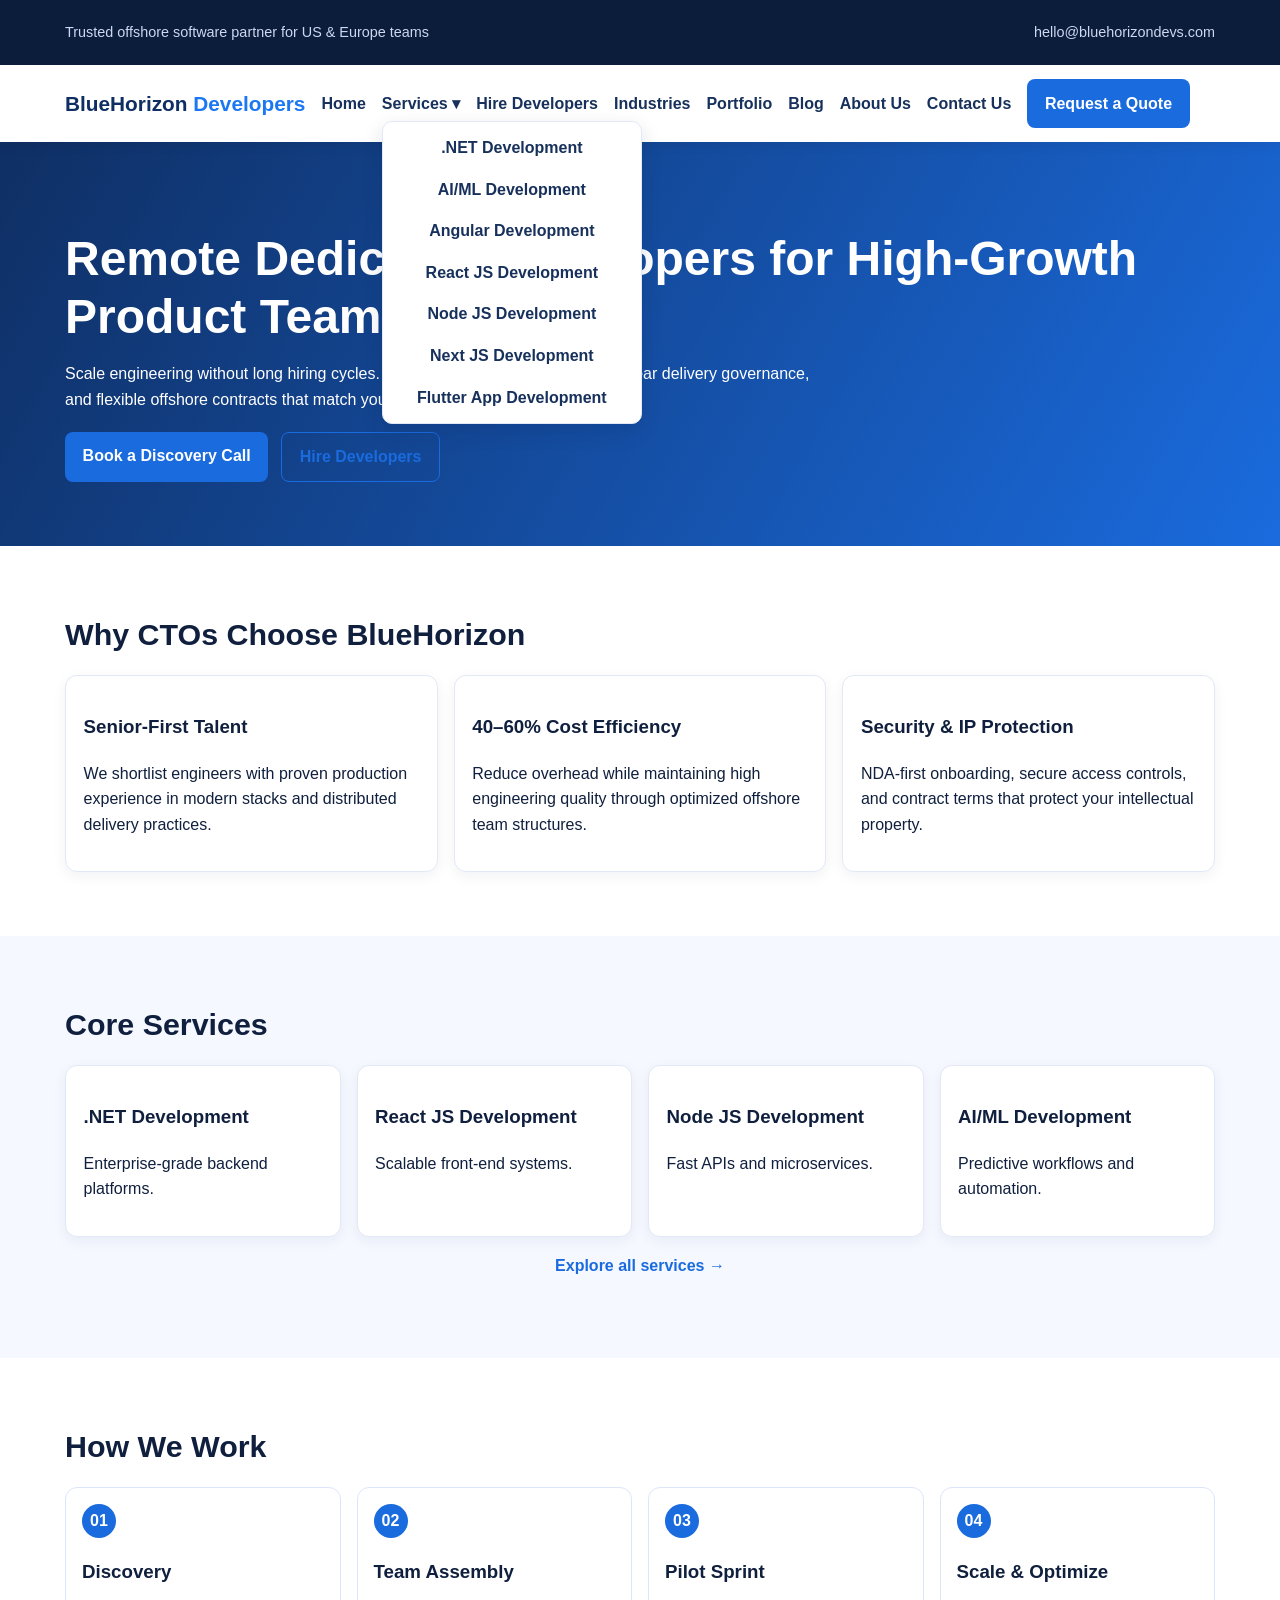
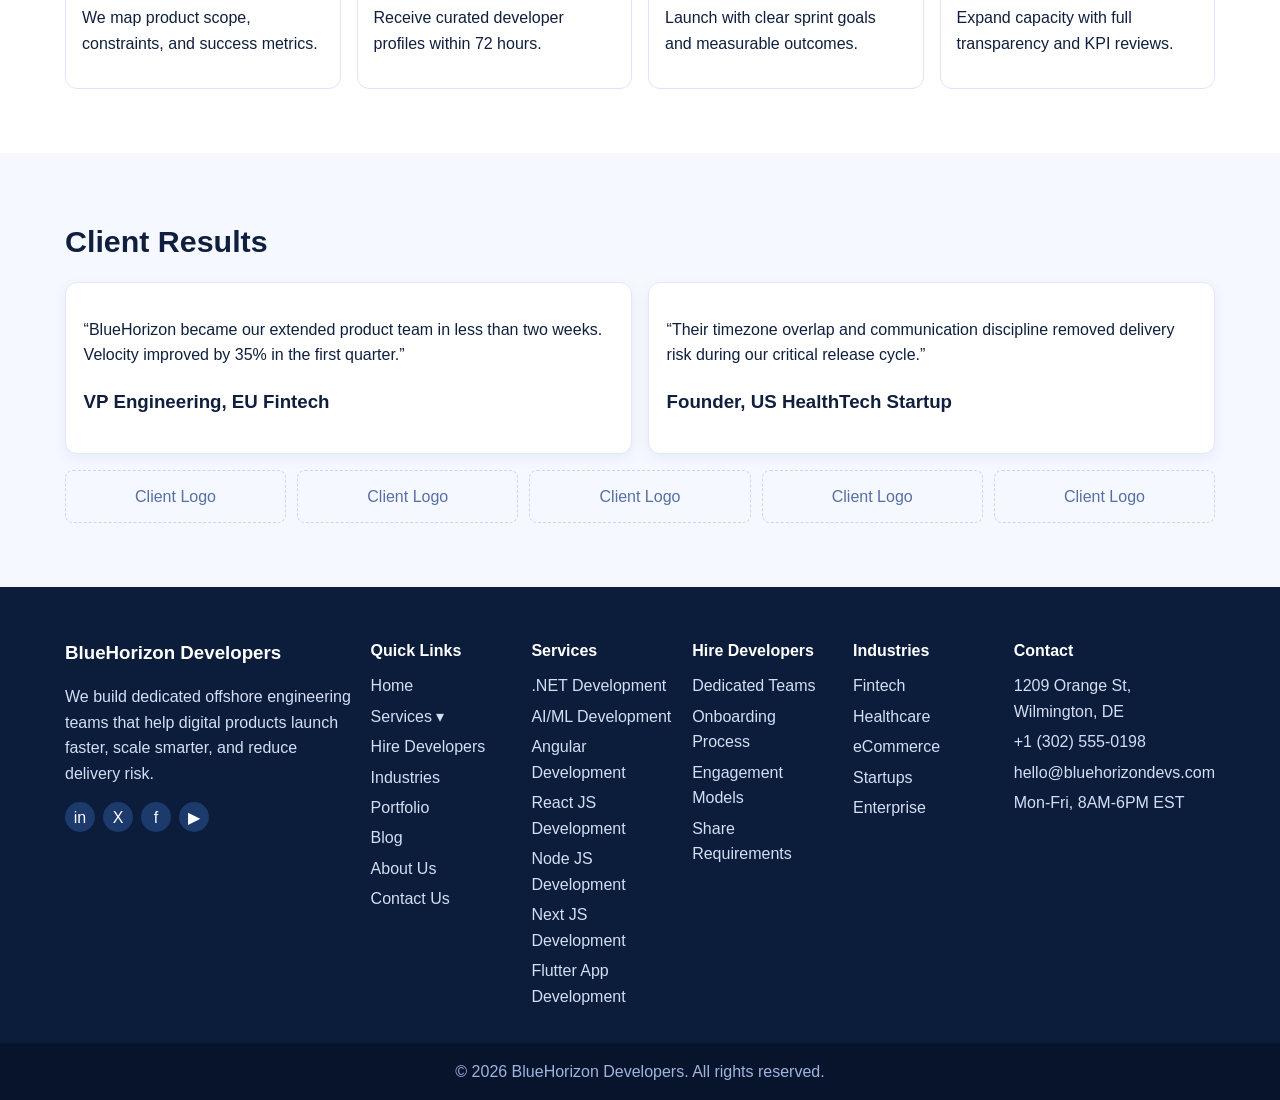
==== index.html @ 42f16ed4 "Build complete multi-page offshore development company website" ====
<!DOCTYPE html>
<html lang="en">
<head>
  <meta charset="UTF-8">
  <meta name="viewport" content="width=device-width, initial-scale=1.0">
  <title>Offshore Software Development Company | BlueHorizon Developers</title>
  <meta name="description" content="BlueHorizon provides remote dedicated developers on contract for startups and enterprises needing reliable delivery, timezone overlap, and secure IP protection.">
  <link rel="stylesheet" href="assets/css/styles.css">
</head>
<body>
<header class="site-header">
  <div class="topbar">
    <div class="container topbar-inner">
      <p>Trusted offshore software partner for US & Europe teams</p>
      <a href="mailto:hello@bluehorizondevs.com">hello@bluehorizondevs.com</a>
    </div>
  </div>
  <div class="container nav-wrap">
    <a class="logo" href="index.html">BlueHorizon <span>Developers</span></a>
    <button class="menu-toggle" aria-label="Toggle navigation">☰</button>
    <nav class="main-nav">
      <ul><li><a href="index.html">Home</a></li>
<li class="has-submenu"><a href="services.html">Services ▾</a><ul class="submenu"><li><a href="dotnet-development.html">.NET Development</a></li><li><a href="ai-ml-development.html">AI/ML Development</a></li><li><a href="angular-development.html">Angular Development</a></li><li><a href="react-js-development.html">React JS Development</a></li><li><a href="node-js-development.html">Node JS Development</a></li><li><a href="next-js-development.html">Next JS Development</a></li><li><a href="flutter-app-development.html">Flutter App Development</a></li></ul></li>
<li><a href="hire-developers.html">Hire Developers</a></li>
<li><a href="industries.html">Industries</a></li>
<li><a href="portfolio.html">Portfolio</a></li>
<li><a href="blog.html">Blog</a></li>
<li><a href="about.html">About Us</a></li>
<li><a href="contact.html">Contact Us</a></li>
        
      </ul>
    </nav>
    <a class="btn btn-primary" href="hire-developers.html">Request a Quote</a>
  </div>
</header>
<main>
  <section class="hero">
    <div class="container">
      <h1>Remote Dedicated Developers for High-Growth Product Teams</h1>
      <p>Scale engineering without long hiring cycles. Access vetted senior developers, clear delivery governance, and flexible offshore contracts that match your roadmap.</p>
      <div class="hero-actions"><a class="btn btn-primary" href="contact.html">Book a Discovery Call</a><a class="btn btn-outline" href="hire-developers.html">Hire Developers</a></div>
    </div>
  </section>
  <section class="section"><div class="container"><h2>Why CTOs Choose BlueHorizon</h2><div class="cards three"><article class="card"><h3>Senior-First Talent</h3><p>We shortlist engineers with proven production experience in modern stacks and distributed delivery practices.</p></article><article class="card"><h3>40–60% Cost Efficiency</h3><p>Reduce overhead while maintaining high engineering quality through optimized offshore team structures.</p></article><article class="card"><h3>Security & IP Protection</h3><p>NDA-first onboarding, secure access controls, and contract terms that protect your intellectual property.</p></article></div></div></section><section class="section alt"><div class="container"><h2>Core Services</h2><div class="cards four"><a class="card" href="dotnet-development.html"><h3>.NET Development</h3><p>Enterprise-grade backend platforms.</p></a><a class="card" href="react-js-development.html"><h3>React JS Development</h3><p>Scalable front-end systems.</p></a><a class="card" href="node-js-development.html"><h3>Node JS Development</h3><p>Fast APIs and microservices.</p></a><a class="card" href="ai-ml-development.html"><h3>AI/ML Development</h3><p>Predictive workflows and automation.</p></a></div><p class="center"><a href="services.html" class="text-link">Explore all services →</a></p></div></section><section class="section"><div class="container"><h2>How We Work</h2><div class="steps"><div><span>01</span><h3>Discovery</h3><p>We map product scope, constraints, and success metrics.</p></div><div><span>02</span><h3>Team Assembly</h3><p>Receive curated developer profiles within 72 hours.</p></div><div><span>03</span><h3>Pilot Sprint</h3><p>Launch with clear sprint goals and measurable outcomes.</p></div><div><span>04</span><h3>Scale & Optimize</h3><p>Expand capacity with full transparency and KPI reviews.</p></div></div></div></section><section class="section alt"><div class="container"><h2>Client Results</h2><div class="cards two"><article class="testimonial"><p>“BlueHorizon became our extended product team in less than two weeks. Velocity improved by 35% in the first quarter.”</p><h3>VP Engineering, EU Fintech</h3></article><article class="testimonial"><p>“Their timezone overlap and communication discipline removed delivery risk during our critical release cycle.”</p><h3>Founder, US HealthTech Startup</h3></article></div><div class="logo-row"><span>Client Logo</span><span>Client Logo</span><span>Client Logo</span><span>Client Logo</span><span>Client Logo</span></div></div></section>
  
</main>
<footer class="site-footer">
  <div class="container footer-grid">
    <div>
      <h3>BlueHorizon Developers</h3>
      <p>We build dedicated offshore engineering teams that help digital products launch faster, scale smarter, and reduce delivery risk.</p>
      <div class="socials"><a href="#">in</a><a href="#">X</a><a href="#">f</a><a href="#">▶</a></div>
    </div>
    <div><h4>Quick Links</h4><ul><li><a href="index.html">Home</a></li><li class="has-submenu"><a href="services.html">Services ▾</a><ul class="submenu"><li><a href="dotnet-development.html">.NET Development</a></li><li><a href="ai-ml-development.html">AI/ML Development</a></li><li><a href="angular-development.html">Angular Development</a></li><li><a href="react-js-development.html">React JS Development</a></li><li><a href="node-js-development.html">Node JS Development</a></li><li><a href="next-js-development.html">Next JS Development</a></li><li><a href="flutter-app-development.html">Flutter App Development</a></li></ul></li><li><a href="hire-developers.html">Hire Developers</a></li><li><a href="industries.html">Industries</a></li><li><a href="portfolio.html">Portfolio</a></li><li><a href="blog.html">Blog</a></li><li><a href="about.html">About Us</a></li><li><a href="contact.html">Contact Us</a></li></ul></div>
    <div><h4>Services</h4><ul><li><a href="dotnet-development.html">.NET Development</a></li><li><a href="ai-ml-development.html">AI/ML Development</a></li><li><a href="angular-development.html">Angular Development</a></li><li><a href="react-js-development.html">React JS Development</a></li><li><a href="node-js-development.html">Node JS Development</a></li><li><a href="next-js-development.html">Next JS Development</a></li><li><a href="flutter-app-development.html">Flutter App Development</a></li></ul></div>
    <div><h4>Hire Developers</h4><ul><li><a href="hire-developers.html">Dedicated Teams</a></li><li><a href="hire-developers.html#onboarding">Onboarding Process</a></li><li><a href="hire-developers.html#engagement">Engagement Models</a></li><li><a href="contact.html">Share Requirements</a></li></ul></div>
    <div><h4>Industries</h4><ul><li><a href="industries.html#fintech">Fintech</a></li><li><a href="industries.html#healthcare">Healthcare</a></li><li><a href="industries.html#ecommerce">eCommerce</a></li><li><a href="industries.html#startups">Startups</a></li><li><a href="industries.html#enterprise">Enterprise</a></li></ul></div>
    <div><h4>Contact</h4><ul><li>1209 Orange St, Wilmington, DE</li><li>+1 (302) 555-0198</li><li>hello@bluehorizondevs.com</li><li>Mon-Fri, 8AM-6PM EST</li></ul></div>
  </div>
  <div class="copyright">© 2026 BlueHorizon Developers. All rights reserved.</div>
</footer>
<script src="assets/js/main.js"></script>
</body>
</html>
---- assets/css/styles.css ----
*{box-sizing:border-box}body{margin:0;font-family:Arial,Helvetica,sans-serif;color:#0f1f3d;line-height:1.6;background:#fff}a{text-decoration:none;color:inherit}ul{list-style:none;padding:0;margin:0}.container{width:min(1150px,92%);margin:0 auto}
.topbar{background:#0b1d3a;color:#cdd8f2;font-size:.9rem}.topbar-inner{display:flex;justify-content:space-between;align-items:center;padding:.4rem 0}
.site-header{position:sticky;top:0;z-index:100;background:#fff;box-shadow:0 2px 12px rgba(0,0,0,.08)}.nav-wrap{display:flex;align-items:center;gap:1rem;padding:.9rem 0}.logo{font-weight:800;font-size:1.3rem;color:#0f2f64}.logo span{color:#1b78f2}
.main-nav ul{display:flex;gap:1rem;align-items:center}.main-nav a{font-weight:600;color:#17315c}.has-submenu{position:relative}.submenu{position:absolute;left:0;top:120%;background:#fff;min-width:260px;padding:.8rem;border:1px solid #e2e8f6;border-radius:10px;display:none;flex-direction:column;gap:.6rem;box-shadow:0 8px 20px rgba(10,30,70,.14)}.has-submenu:hover .submenu{display:flex}
.btn{display:inline-block;padding:.72rem 1.1rem;border-radius:8px;font-weight:700}.btn-primary{background:#1a6bde;color:#fff}.btn-outline{border:1px solid #1a6bde;color:#1a6bde}.hero{background:linear-gradient(120deg,#0f2f64,#1a6bde);color:#fff;padding:5.5rem 0 4rem}.hero h1{font-size:clamp(1.8rem,4vw,3rem);line-height:1.2;margin:0 0 .8rem}.hero p{max-width:760px}.hero-actions{display:flex;gap:.8rem;flex-wrap:wrap;margin-top:1.2rem}
.section{padding:4rem 0}.section.alt{background:#f5f8ff}h2{font-size:1.9rem;margin:0 0 1rem}.cards{display:grid;gap:1rem}.cards.two{grid-template-columns:repeat(auto-fit,minmax(250px,1fr))}.cards.three{grid-template-columns:repeat(auto-fit,minmax(220px,1fr))}.cards.four{grid-template-columns:repeat(auto-fit,minmax(190px,1fr))}.card,.testimonial{background:#fff;border:1px solid #e2e8f6;border-radius:12px;padding:1.1rem;box-shadow:0 4px 14px rgba(12,33,70,.06)}
.steps{display:grid;grid-template-columns:repeat(auto-fit,minmax(180px,1fr));gap:1rem}.steps div{background:#fff;border:1px solid #dce5fb;border-radius:12px;padding:1rem}.steps span{display:inline-flex;background:#1a6bde;color:#fff;width:34px;height:34px;border-radius:50%;align-items:center;justify-content:center;font-weight:700}
.tick-list{display:grid;gap:.6rem;padding-left:0}.tick-list li{position:relative;padding-left:1.5rem}.tick-list li:before{content:"✓";position:absolute;left:0;color:#1a6bde;font-weight:700}.center{text-align:center}.text-link{color:#1a6bde;font-weight:700}
.logo-row{display:grid;grid-template-columns:repeat(auto-fit,minmax(120px,1fr));gap:.7rem;margin-top:1rem}.logo-row span{border:1px dashed #c9d6f4;padding:.8rem;text-align:center;border-radius:8px;color:#5770a3}
.faq-grid{display:grid;grid-template-columns:repeat(auto-fit,minmax(240px,1fr));gap:1rem}.faq-item{background:#fff;border:1px solid #dce5fb;border-radius:10px;padding:1rem}
.contact-grid{display:grid;grid-template-columns:1.1fr .9fr;gap:1.2rem}.contact-form{background:#f7faff;border:1px solid #d8e5fe;padding:1rem;border-radius:12px;display:grid;gap:.7rem}.contact-form input,.contact-form textarea{width:100%;padding:.65rem;border:1px solid #c9d9fb;border-radius:8px}.contact-form textarea{min-height:120px}.map-placeholder{margin-top:1rem;border:2px dashed #aac1ef;border-radius:10px;min-height:180px;display:grid;place-items:center;color:#47679e;background:#f8fbff}
.site-footer{background:#0b1d3a;color:#d4def5;padding:3rem 0 0}.footer-grid{display:grid;grid-template-columns:2fr repeat(5,1fr);gap:1rem}.site-footer h3,.site-footer h4{color:#fff;margin:.2rem 0 .6rem}.site-footer li{margin:.3rem 0}.socials{display:flex;gap:.5rem}.socials a{width:30px;height:30px;border-radius:50%;display:grid;place-items:center;background:#1d3a6d;color:#fff}.copyright{text-align:center;margin-top:1.8rem;padding:1rem;background:#08142b;color:#9fb4df}
.menu-toggle{display:none;margin-left:auto;border:none;background:none;font-size:1.4rem}
@media(max-width:980px){.footer-grid{grid-template-columns:repeat(2,1fr)}.contact-grid{grid-template-columns:1fr}.main-nav{display:none;position:absolute;left:4%;right:4%;top:74px;background:#fff;border:1px solid #dce5fb;border-radius:12px;padding:1rem}.main-nav ul{flex-direction:column;align-items:flex-start}.main-nav.active{display:block}.menu-toggle{display:block}.nav-wrap>.btn{display:none}.has-submenu .submenu{position:static;display:flex;box-shadow:none;border:none;padding:.4rem 0}}
@media(max-width:640px){.topbar-inner{flex-direction:column;align-items:flex-start;padding:.5rem 0}.footer-grid{grid-template-columns:1fr}}
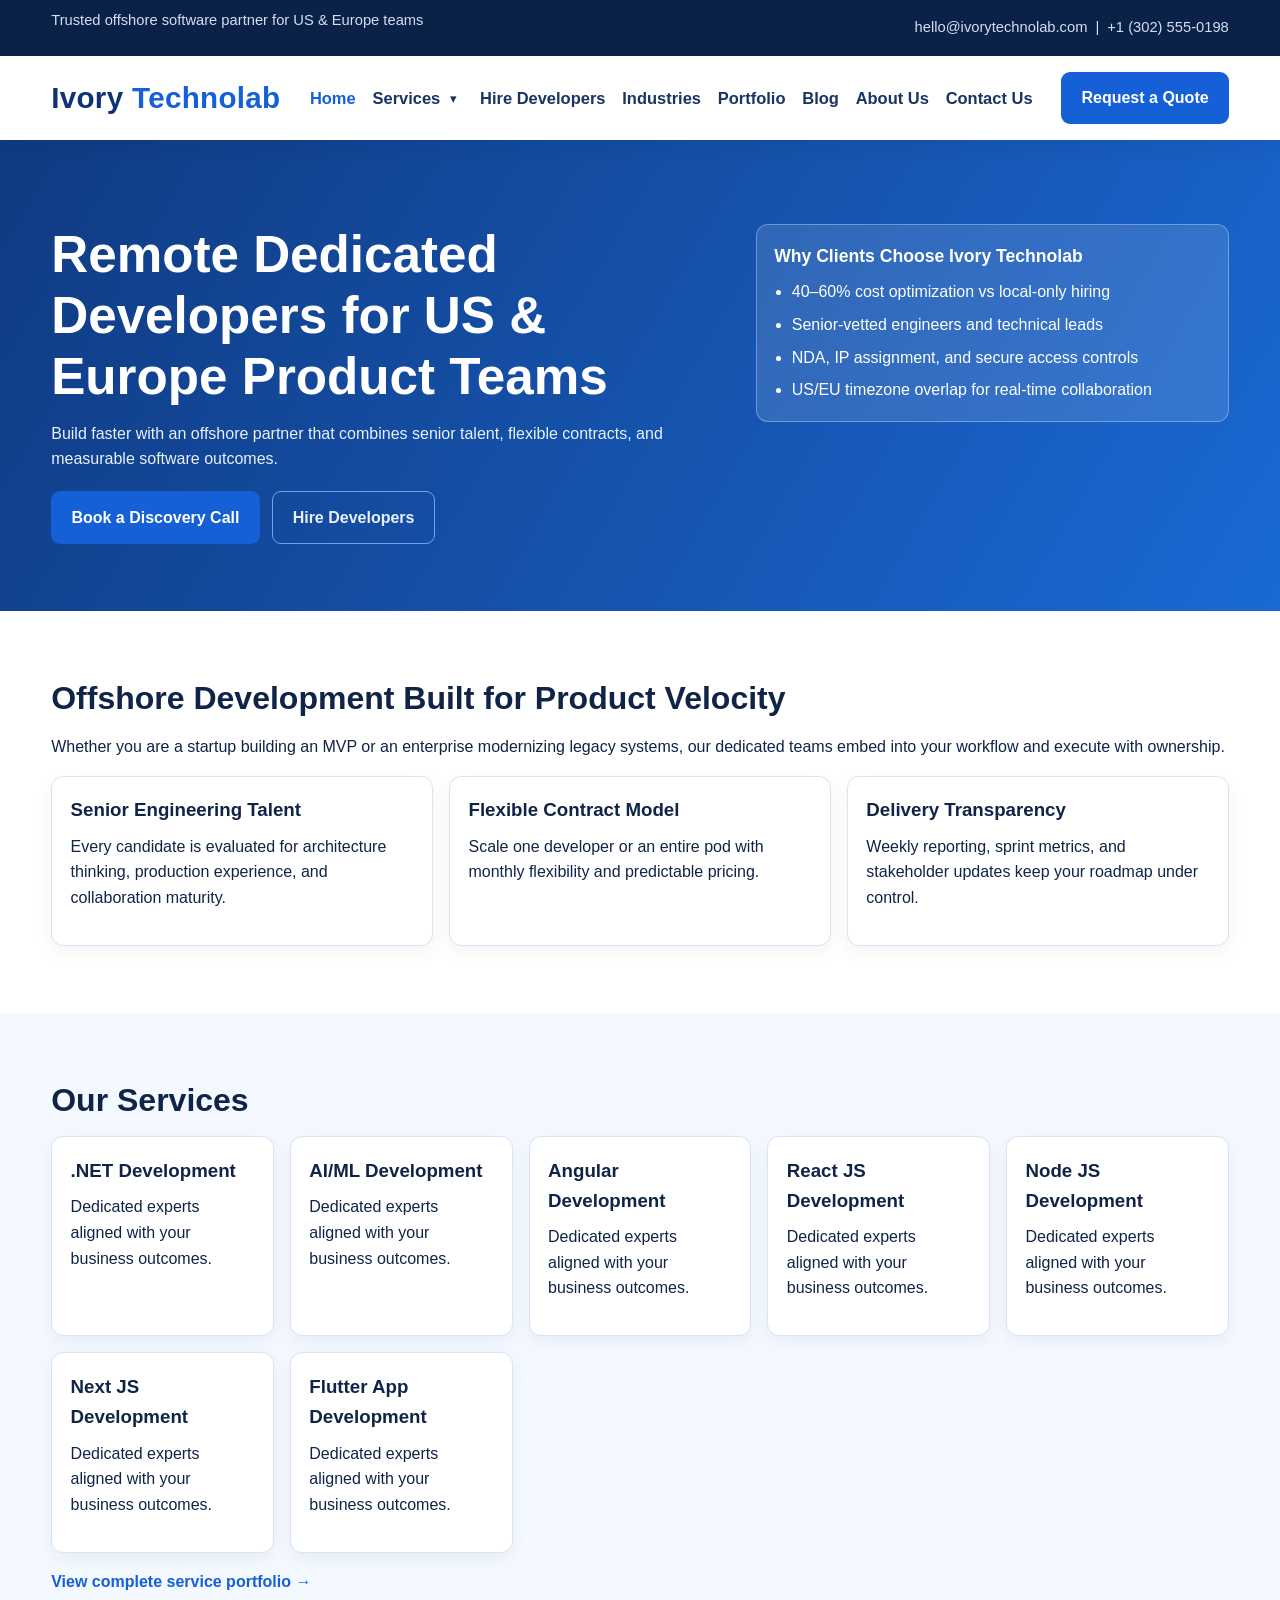
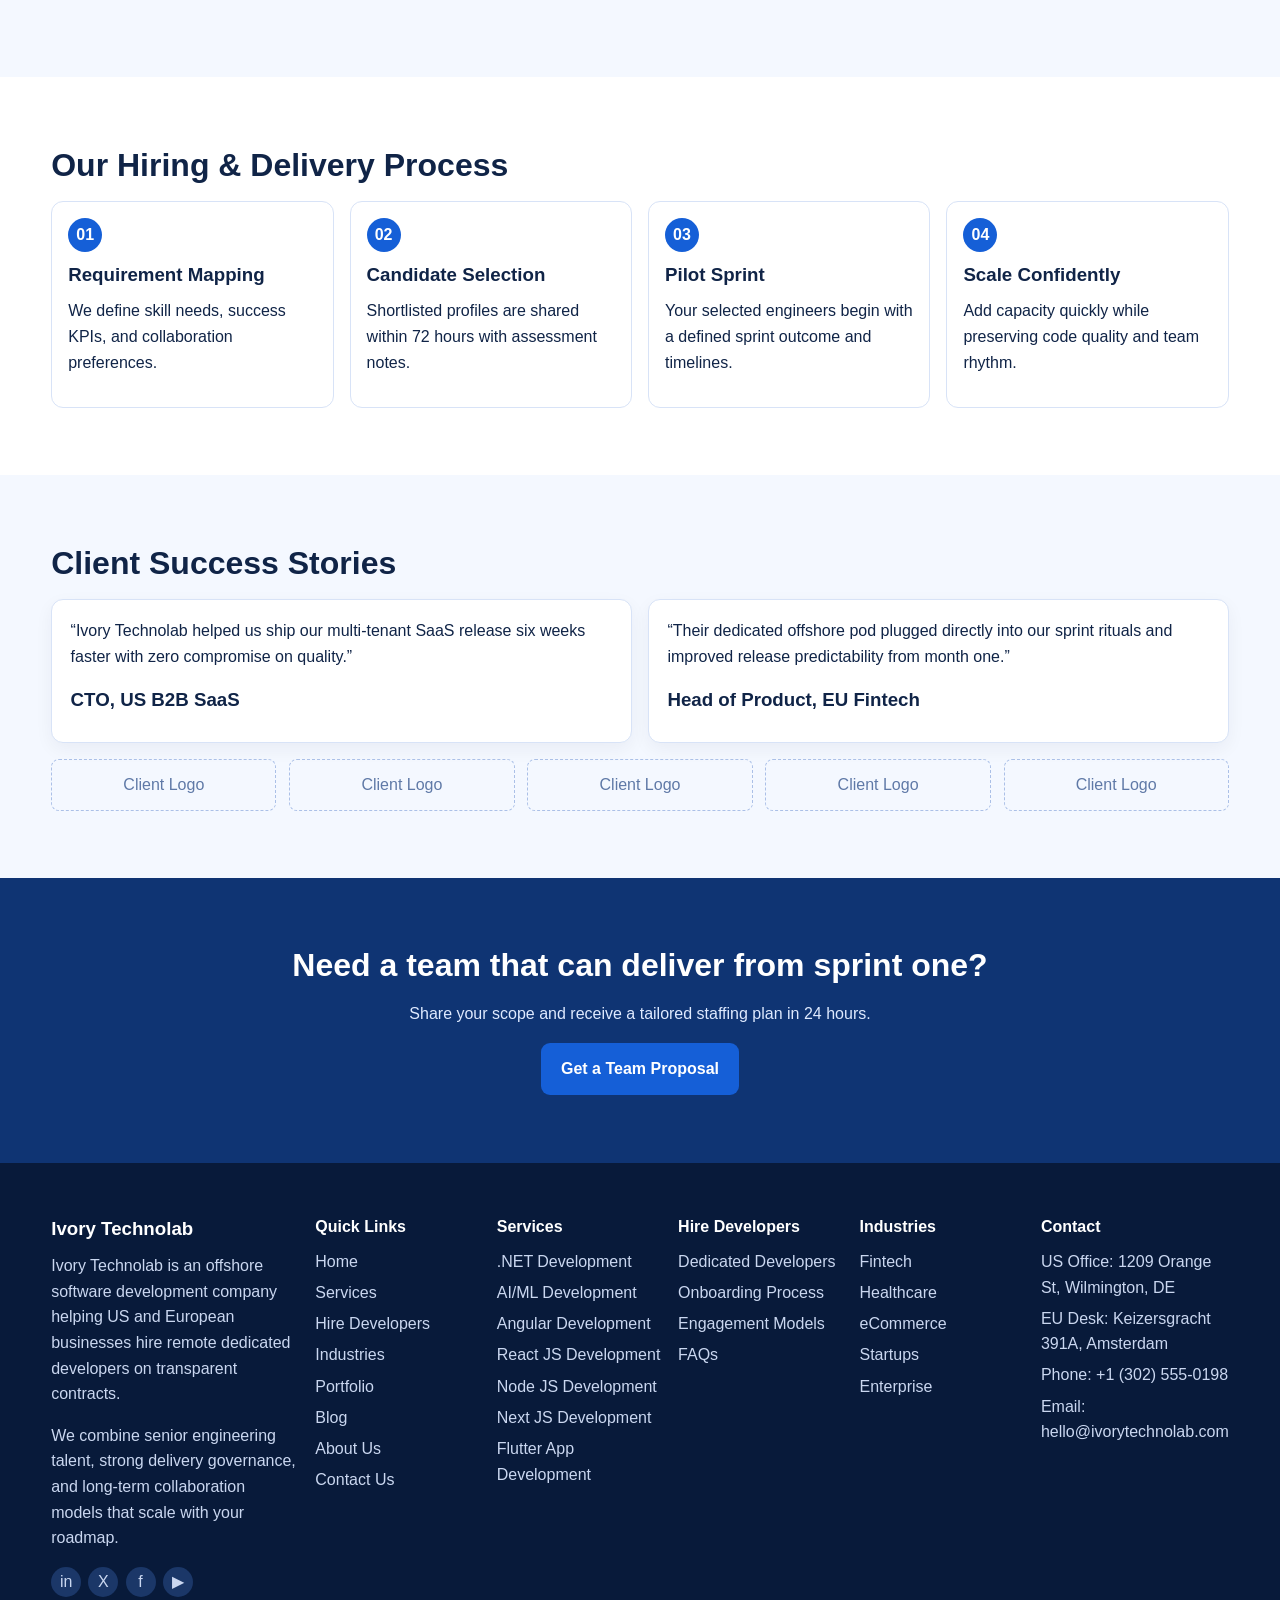
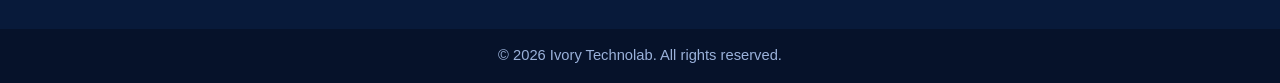
==== commit ec21d270: "Revamp site navigation, expand page content, and rebrand to Ivory Technolab" ====
--- a/index.html
+++ b/index.html
@@ -1,64 +1,87 @@
-<!DOCTYPE html>
+<!doctype html>
 <html lang="en">
 <head>
-  <meta charset="UTF-8">
-  <meta name="viewport" content="width=device-width, initial-scale=1.0">
-  <title>Offshore Software Development Company | BlueHorizon Developers</title>
-  <meta name="description" content="BlueHorizon provides remote dedicated developers on contract for startups and enterprises needing reliable delivery, timezone overlap, and secure IP protection.">
-  <link rel="stylesheet" href="assets/css/styles.css">
+  <meta charset="UTF-8" />
+  <meta name="viewport" content="width=device-width, initial-scale=1.0" />
+  <title>Offshore Software Development Company | Ivory Technolab</title>
+  <meta name="description" content="Ivory Technolab provides remote dedicated developers on contract for US and European companies seeking cost-efficient, secure, and scalable software delivery." />
+  <link rel="stylesheet" href="assets/css/styles.css" />
 </head>
 <body>
-<header class="site-header">
+  <header class="site-header">
   <div class="topbar">
     <div class="container topbar-inner">
       <p>Trusted offshore software partner for US & Europe teams</p>
-      <a href="mailto:hello@bluehorizondevs.com">hello@bluehorizondevs.com</a>
+      <div class="top-contacts"><a href="mailto:hello@ivorytechnolab.com">hello@ivorytechnolab.com</a><span>|</span><a href="tel:+13025550198">+1 (302) 555-0198</a></div>
     </div>
   </div>
-  <div class="container nav-wrap">
-    <a class="logo" href="index.html">BlueHorizon <span>Developers</span></a>
+  <div class="container nav-row">
+    <a href="index.html" class="logo" aria-label="Ivory Technolab Home">Ivory <span>Technolab</span></a>
     <button class="menu-toggle" aria-label="Toggle navigation">☰</button>
-    <nav class="main-nav">
-      <ul><li><a href="index.html">Home</a></li>
-<li class="has-submenu"><a href="services.html">Services ▾</a><ul class="submenu"><li><a href="dotnet-development.html">.NET Development</a></li><li><a href="ai-ml-development.html">AI/ML Development</a></li><li><a href="angular-development.html">Angular Development</a></li><li><a href="react-js-development.html">React JS Development</a></li><li><a href="node-js-development.html">Node JS Development</a></li><li><a href="next-js-development.html">Next JS Development</a></li><li><a href="flutter-app-development.html">Flutter App Development</a></li></ul></li>
-<li><a href="hire-developers.html">Hire Developers</a></li>
-<li><a href="industries.html">Industries</a></li>
-<li><a href="portfolio.html">Portfolio</a></li>
-<li><a href="blog.html">Blog</a></li>
-<li><a href="about.html">About Us</a></li>
-<li><a href="contact.html">Contact Us</a></li>
-        
-      </ul>
+    <nav class="main-nav" aria-label="Primary Navigation">
+      <ul><li><a href="index.html" class="active">Home</a></li><li class="has-dropdown"><a href="services.html">Services</a><button class="dropdown-toggle" aria-label="Open services menu">▾</button><ul class="dropdown"><li><a href="dotnet-development.html">.NET Development</a></li><li><a href="ai-ml-development.html">AI/ML Development</a></li><li><a href="angular-development.html">Angular Development</a></li><li><a href="react-js-development.html">React JS Development</a></li><li><a href="node-js-development.html">Node JS Development</a></li><li><a href="next-js-development.html">Next JS Development</a></li><li><a href="flutter-app-development.html">Flutter App Development</a></li></ul></li><li><a href="hire-developers.html">Hire Developers</a></li><li><a href="industries.html">Industries</a></li><li><a href="portfolio.html">Portfolio</a></li><li><a href="blog.html">Blog</a></li><li><a href="about.html">About Us</a></li><li><a href="contact.html">Contact Us</a></li></ul>
     </nav>
-    <a class="btn btn-primary" href="hire-developers.html">Request a Quote</a>
+    <a class="btn btn-primary quote-btn" href="hire-developers.html">Request a Quote</a>
   </div>
 </header>
-<main>
-  <section class="hero">
-    <div class="container">
-      <h1>Remote Dedicated Developers for High-Growth Product Teams</h1>
-      <p>Scale engineering without long hiring cycles. Access vetted senior developers, clear delivery governance, and flexible offshore contracts that match your roadmap.</p>
-      <div class="hero-actions"><a class="btn btn-primary" href="contact.html">Book a Discovery Call</a><a class="btn btn-outline" href="hire-developers.html">Hire Developers</a></div>
-    </div>
-  </section>
-  <section class="section"><div class="container"><h2>Why CTOs Choose BlueHorizon</h2><div class="cards three"><article class="card"><h3>Senior-First Talent</h3><p>We shortlist engineers with proven production experience in modern stacks and distributed delivery practices.</p></article><article class="card"><h3>40–60% Cost Efficiency</h3><p>Reduce overhead while maintaining high engineering quality through optimized offshore team structures.</p></article><article class="card"><h3>Security & IP Protection</h3><p>NDA-first onboarding, secure access controls, and contract terms that protect your intellectual property.</p></article></div></div></section><section class="section alt"><div class="container"><h2>Core Services</h2><div class="cards four"><a class="card" href="dotnet-development.html"><h3>.NET Development</h3><p>Enterprise-grade backend platforms.</p></a><a class="card" href="react-js-development.html"><h3>React JS Development</h3><p>Scalable front-end systems.</p></a><a class="card" href="node-js-development.html"><h3>Node JS Development</h3><p>Fast APIs and microservices.</p></a><a class="card" href="ai-ml-development.html"><h3>AI/ML Development</h3><p>Predictive workflows and automation.</p></a></div><p class="center"><a href="services.html" class="text-link">Explore all services →</a></p></div></section><section class="section"><div class="container"><h2>How We Work</h2><div class="steps"><div><span>01</span><h3>Discovery</h3><p>We map product scope, constraints, and success metrics.</p></div><div><span>02</span><h3>Team Assembly</h3><p>Receive curated developer profiles within 72 hours.</p></div><div><span>03</span><h3>Pilot Sprint</h3><p>Launch with clear sprint goals and measurable outcomes.</p></div><div><span>04</span><h3>Scale & Optimize</h3><p>Expand capacity with full transparency and KPI reviews.</p></div></div></div></section><section class="section alt"><div class="container"><h2>Client Results</h2><div class="cards two"><article class="testimonial"><p>“BlueHorizon became our extended product team in less than two weeks. Velocity improved by 35% in the first quarter.”</p><h3>VP Engineering, EU Fintech</h3></article><article class="testimonial"><p>“Their timezone overlap and communication discipline removed delivery risk during our critical release cycle.”</p><h3>Founder, US HealthTech Startup</h3></article></div><div class="logo-row"><span>Client Logo</span><span>Client Logo</span><span>Client Logo</span><span>Client Logo</span><span>Client Logo</span></div></div></section>
-  
-</main>
-<footer class="site-footer">
+  <main>
+    <section class="hero">
+      <div class="container hero-grid">
+        <div>
+          <h1>Remote Dedicated Developers for US & Europe Product Teams</h1>
+          <p>Build faster with an offshore partner that combines senior talent, flexible contracts, and measurable software outcomes.</p>
+          <div class="hero-actions">
+            <a class="btn btn-primary" href="contact.html">Book a Discovery Call</a>
+            <a class="btn btn-outline" href="hire-developers.html">Hire Developers</a>
+          </div>
+        </div>
+        <aside class="hero-panel">
+          <h3>Why Clients Choose Ivory Technolab</h3>
+          <ul>
+            <li>40–60% cost optimization vs local-only hiring</li>
+            <li>Senior-vetted engineers and technical leads</li>
+            <li>NDA, IP assignment, and secure access controls</li>
+            <li>US/EU timezone overlap for real-time collaboration</li>
+          </ul>
+        </aside>
+      </div>
+    </section>
+    <section class="section"><div class="container"><h2>Offshore Development Built for Product Velocity</h2><p>Whether you are a startup building an MVP or an enterprise modernizing legacy systems, our dedicated teams embed into your workflow and execute with ownership.</p><div class="cards three"><article class="card icon-card"><h3>Senior Engineering Talent</h3><p>Every candidate is evaluated for architecture thinking, production experience, and collaboration maturity.</p></article><article class="card icon-card"><h3>Flexible Contract Model</h3><p>Scale one developer or an entire pod with monthly flexibility and predictable pricing.</p></article><article class="card icon-card"><h3>Delivery Transparency</h3><p>Weekly reporting, sprint metrics, and stakeholder updates keep your roadmap under control.</p></article></div></div></section><section class="section alt"><div class="container"><h2>Our Services</h2><div class="cards four"><a class="card" href="dotnet-development.html"><h3>.NET Development</h3><p>Dedicated experts aligned with your business outcomes.</p></a><a class="card" href="ai-ml-development.html"><h3>AI/ML Development</h3><p>Dedicated experts aligned with your business outcomes.</p></a><a class="card" href="angular-development.html"><h3>Angular Development</h3><p>Dedicated experts aligned with your business outcomes.</p></a><a class="card" href="react-js-development.html"><h3>React JS Development</h3><p>Dedicated experts aligned with your business outcomes.</p></a><a class="card" href="node-js-development.html"><h3>Node JS Development</h3><p>Dedicated experts aligned with your business outcomes.</p></a><a class="card" href="next-js-development.html"><h3>Next JS Development</h3><p>Dedicated experts aligned with your business outcomes.</p></a><a class="card" href="flutter-app-development.html"><h3>Flutter App Development</h3><p>Dedicated experts aligned with your business outcomes.</p></a></div><p class="section-link"><a href="services.html">View complete service portfolio →</a></p></div></section><section class="section"><div class="container"><h2>Our Hiring & Delivery Process</h2><div class="steps"><article><span>01</span><h3>Requirement Mapping</h3><p>We define skill needs, success KPIs, and collaboration preferences.</p></article><article><span>02</span><h3>Candidate Selection</h3><p>Shortlisted profiles are shared within 72 hours with assessment notes.</p></article><article><span>03</span><h3>Pilot Sprint</h3><p>Your selected engineers begin with a defined sprint outcome and timelines.</p></article><article><span>04</span><h3>Scale Confidently</h3><p>Add capacity quickly while preserving code quality and team rhythm.</p></article></div></div></section><section class="section alt"><div class="container"><h2>Client Success Stories</h2><div class="cards two"><article class="testimonial"><p>“Ivory Technolab helped us ship our multi-tenant SaaS release six weeks faster with zero compromise on quality.”</p><h3>CTO, US B2B SaaS</h3></article><article class="testimonial"><p>“Their dedicated offshore pod plugged directly into our sprint rituals and improved release predictability from month one.”</p><h3>Head of Product, EU Fintech</h3></article></div><div class="logo-row"><span>Client Logo</span><span>Client Logo</span><span>Client Logo</span><span>Client Logo</span><span>Client Logo</span></div></div></section>
+    
+    <section class="section cta-strip"><div class="container"><h2>Need a team that can deliver from sprint one?</h2><p>Share your scope and receive a tailored staffing plan in 24 hours.</p><a class="btn btn-primary" href="contact.html">Get a Team Proposal</a></div></section>
+  </main>
+  <footer class="site-footer">
   <div class="container footer-grid">
-    <div>
-      <h3>BlueHorizon Developers</h3>
-      <p>We build dedicated offshore engineering teams that help digital products launch faster, scale smarter, and reduce delivery risk.</p>
-      <div class="socials"><a href="#">in</a><a href="#">X</a><a href="#">f</a><a href="#">▶</a></div>
-    </div>
-    <div><h4>Quick Links</h4><ul><li><a href="index.html">Home</a></li><li class="has-submenu"><a href="services.html">Services ▾</a><ul class="submenu"><li><a href="dotnet-development.html">.NET Development</a></li><li><a href="ai-ml-development.html">AI/ML Development</a></li><li><a href="angular-development.html">Angular Development</a></li><li><a href="react-js-development.html">React JS Development</a></li><li><a href="node-js-development.html">Node JS Development</a></li><li><a href="next-js-development.html">Next JS Development</a></li><li><a href="flutter-app-development.html">Flutter App Development</a></li></ul></li><li><a href="hire-developers.html">Hire Developers</a></li><li><a href="industries.html">Industries</a></li><li><a href="portfolio.html">Portfolio</a></li><li><a href="blog.html">Blog</a></li><li><a href="about.html">About Us</a></li><li><a href="contact.html">Contact Us</a></li></ul></div>
-    <div><h4>Services</h4><ul><li><a href="dotnet-development.html">.NET Development</a></li><li><a href="ai-ml-development.html">AI/ML Development</a></li><li><a href="angular-development.html">Angular Development</a></li><li><a href="react-js-development.html">React JS Development</a></li><li><a href="node-js-development.html">Node JS Development</a></li><li><a href="next-js-development.html">Next JS Development</a></li><li><a href="flutter-app-development.html">Flutter App Development</a></li></ul></div>
-    <div><h4>Hire Developers</h4><ul><li><a href="hire-developers.html">Dedicated Teams</a></li><li><a href="hire-developers.html#onboarding">Onboarding Process</a></li><li><a href="hire-developers.html#engagement">Engagement Models</a></li><li><a href="contact.html">Share Requirements</a></li></ul></div>
-    <div><h4>Industries</h4><ul><li><a href="industries.html#fintech">Fintech</a></li><li><a href="industries.html#healthcare">Healthcare</a></li><li><a href="industries.html#ecommerce">eCommerce</a></li><li><a href="industries.html#startups">Startups</a></li><li><a href="industries.html#enterprise">Enterprise</a></li></ul></div>
-    <div><h4>Contact</h4><ul><li>1209 Orange St, Wilmington, DE</li><li>+1 (302) 555-0198</li><li>hello@bluehorizondevs.com</li><li>Mon-Fri, 8AM-6PM EST</li></ul></div>
+    <section>
+      <h3>Ivory Technolab</h3>
+      <p>Ivory Technolab is an offshore software development company helping US and European businesses hire remote dedicated developers on transparent contracts.</p>
+      <p>We combine senior engineering talent, strong delivery governance, and long-term collaboration models that scale with your roadmap.</p>
+      <div class="socials"><a href="#" aria-label="LinkedIn">in</a><a href="#" aria-label="X">X</a><a href="#" aria-label="Facebook">f</a><a href="#" aria-label="YouTube">▶</a></div>
+    </section>
+    <section><h4>Quick Links</h4><ul><li><a href="index.html">Home</a></li><li><a href="services.html">Services</a></li><li><a href="hire-developers.html">Hire Developers</a></li><li><a href="industries.html">Industries</a></li><li><a href="portfolio.html">Portfolio</a></li><li><a href="blog.html">Blog</a></li><li><a href="about.html">About Us</a></li><li><a href="contact.html">Contact Us</a></li></ul></section>
+    <section><h4>Services</h4><ul><li><a href="dotnet-development.html">.NET Development</a></li><li><a href="ai-ml-development.html">AI/ML Development</a></li><li><a href="angular-development.html">Angular Development</a></li><li><a href="react-js-development.html">React JS Development</a></li><li><a href="node-js-development.html">Node JS Development</a></li><li><a href="next-js-development.html">Next JS Development</a></li><li><a href="flutter-app-development.html">Flutter App Development</a></li></ul></section>
+    <section><h4>Hire Developers</h4><ul>
+      <li><a href="hire-developers.html">Dedicated Developers</a></li>
+      <li><a href="hire-developers.html#onboarding">Onboarding Process</a></li>
+      <li><a href="hire-developers.html#engagement-models">Engagement Models</a></li>
+      <li><a href="hire-developers.html#faq">FAQs</a></li>
+    </ul></section>
+    <section><h4>Industries</h4><ul>
+      <li><a href="industries.html#fintech">Fintech</a></li>
+      <li><a href="industries.html#healthcare">Healthcare</a></li>
+      <li><a href="industries.html#ecommerce">eCommerce</a></li>
+      <li><a href="industries.html#startups">Startups</a></li>
+      <li><a href="industries.html#enterprise">Enterprise</a></li>
+    </ul></section>
+    <section><h4>Contact</h4><ul>
+      <li>US Office: 1209 Orange St, Wilmington, DE</li>
+      <li>EU Desk: Keizersgracht 391A, Amsterdam</li>
+      <li>Phone: +1 (302) 555-0198</li>
+      <li>Email: hello@ivorytechnolab.com</li>
+    </ul></section>
   </div>
-  <div class="copyright">© 2026 BlueHorizon Developers. All rights reserved.</div>
+  <div class="copyright">© 2026 Ivory Technolab. All rights reserved.</div>
 </footer>
-<script src="assets/js/main.js"></script>
+  <script src="assets/js/main.js"></script>
 </body>
 </html>
--- a/assets/css/styles.css
+++ b/assets/css/styles.css
@@ -1,15 +1,120 @@
-*{box-sizing:border-box}body{margin:0;font-family:Arial,Helvetica,sans-serif;color:#0f1f3d;line-height:1.6;background:#fff}a{text-decoration:none;color:inherit}ul{list-style:none;padding:0;margin:0}.container{width:min(1150px,92%);margin:0 auto}
-.topbar{background:#0b1d3a;color:#cdd8f2;font-size:.9rem}.topbar-inner{display:flex;justify-content:space-between;align-items:center;padding:.4rem 0}
-.site-header{position:sticky;top:0;z-index:100;background:#fff;box-shadow:0 2px 12px rgba(0,0,0,.08)}.nav-wrap{display:flex;align-items:center;gap:1rem;padding:.9rem 0}.logo{font-weight:800;font-size:1.3rem;color:#0f2f64}.logo span{color:#1b78f2}
-.main-nav ul{display:flex;gap:1rem;align-items:center}.main-nav a{font-weight:600;color:#17315c}.has-submenu{position:relative}.submenu{position:absolute;left:0;top:120%;background:#fff;min-width:260px;padding:.8rem;border:1px solid #e2e8f6;border-radius:10px;display:none;flex-direction:column;gap:.6rem;box-shadow:0 8px 20px rgba(10,30,70,.14)}.has-submenu:hover .submenu{display:flex}
-.btn{display:inline-block;padding:.72rem 1.1rem;border-radius:8px;font-weight:700}.btn-primary{background:#1a6bde;color:#fff}.btn-outline{border:1px solid #1a6bde;color:#1a6bde}.hero{background:linear-gradient(120deg,#0f2f64,#1a6bde);color:#fff;padding:5.5rem 0 4rem}.hero h1{font-size:clamp(1.8rem,4vw,3rem);line-height:1.2;margin:0 0 .8rem}.hero p{max-width:760px}.hero-actions{display:flex;gap:.8rem;flex-wrap:wrap;margin-top:1.2rem}
-.section{padding:4rem 0}.section.alt{background:#f5f8ff}h2{font-size:1.9rem;margin:0 0 1rem}.cards{display:grid;gap:1rem}.cards.two{grid-template-columns:repeat(auto-fit,minmax(250px,1fr))}.cards.three{grid-template-columns:repeat(auto-fit,minmax(220px,1fr))}.cards.four{grid-template-columns:repeat(auto-fit,minmax(190px,1fr))}.card,.testimonial{background:#fff;border:1px solid #e2e8f6;border-radius:12px;padding:1.1rem;box-shadow:0 4px 14px rgba(12,33,70,.06)}
-.steps{display:grid;grid-template-columns:repeat(auto-fit,minmax(180px,1fr));gap:1rem}.steps div{background:#fff;border:1px solid #dce5fb;border-radius:12px;padding:1rem}.steps span{display:inline-flex;background:#1a6bde;color:#fff;width:34px;height:34px;border-radius:50%;align-items:center;justify-content:center;font-weight:700}
-.tick-list{display:grid;gap:.6rem;padding-left:0}.tick-list li{position:relative;padding-left:1.5rem}.tick-list li:before{content:"✓";position:absolute;left:0;color:#1a6bde;font-weight:700}.center{text-align:center}.text-link{color:#1a6bde;font-weight:700}
-.logo-row{display:grid;grid-template-columns:repeat(auto-fit,minmax(120px,1fr));gap:.7rem;margin-top:1rem}.logo-row span{border:1px dashed #c9d6f4;padding:.8rem;text-align:center;border-radius:8px;color:#5770a3}
-.faq-grid{display:grid;grid-template-columns:repeat(auto-fit,minmax(240px,1fr));gap:1rem}.faq-item{background:#fff;border:1px solid #dce5fb;border-radius:10px;padding:1rem}
-.contact-grid{display:grid;grid-template-columns:1.1fr .9fr;gap:1.2rem}.contact-form{background:#f7faff;border:1px solid #d8e5fe;padding:1rem;border-radius:12px;display:grid;gap:.7rem}.contact-form input,.contact-form textarea{width:100%;padding:.65rem;border:1px solid #c9d9fb;border-radius:8px}.contact-form textarea{min-height:120px}.map-placeholder{margin-top:1rem;border:2px dashed #aac1ef;border-radius:10px;min-height:180px;display:grid;place-items:center;color:#47679e;background:#f8fbff}
-.site-footer{background:#0b1d3a;color:#d4def5;padding:3rem 0 0}.footer-grid{display:grid;grid-template-columns:2fr repeat(5,1fr);gap:1rem}.site-footer h3,.site-footer h4{color:#fff;margin:.2rem 0 .6rem}.site-footer li{margin:.3rem 0}.socials{display:flex;gap:.5rem}.socials a{width:30px;height:30px;border-radius:50%;display:grid;place-items:center;background:#1d3a6d;color:#fff}.copyright{text-align:center;margin-top:1.8rem;padding:1rem;background:#08142b;color:#9fb4df}
-.menu-toggle{display:none;margin-left:auto;border:none;background:none;font-size:1.4rem}
-@media(max-width:980px){.footer-grid{grid-template-columns:repeat(2,1fr)}.contact-grid{grid-template-columns:1fr}.main-nav{display:none;position:absolute;left:4%;right:4%;top:74px;background:#fff;border:1px solid #dce5fb;border-radius:12px;padding:1rem}.main-nav ul{flex-direction:column;align-items:flex-start}.main-nav.active{display:block}.menu-toggle{display:block}.nav-wrap>.btn{display:none}.has-submenu .submenu{position:static;display:flex;box-shadow:none;border:none;padding:.4rem 0}}
-@media(max-width:640px){.topbar-inner{flex-direction:column;align-items:flex-start;padding:.5rem 0}.footer-grid{grid-template-columns:1fr}}
+
+:root {
+  --primary: #155fd7;
+  --primary-dark: #0f3473;
+  --ink: #102447;
+  --muted: #5f7397;
+  --bg-alt: #f4f8ff;
+  --white: #ffffff;
+  --border: #d8e3f7;
+}
+* { box-sizing: border-box; }
+body { margin: 0; font-family: Inter, Segoe UI, Arial, sans-serif; color: var(--ink); line-height: 1.6; }
+a { color: inherit; text-decoration: none; }
+ul { list-style: none; margin: 0; padding: 0; }
+.container { width: min(1180px, 92%); margin: 0 auto; }
+
+.topbar { background: #0a2148; color: #d4def3; font-size: .92rem; }
+.topbar-inner { display: flex; justify-content: space-between; gap: 1rem; align-items: center; padding: .55rem 0; }
+.top-contacts { display: flex; gap: .5rem; align-items: center; }
+
+.site-header { position: sticky; top: 0; z-index: 100; background: var(--white); box-shadow: 0 4px 20px rgba(7, 20, 44, .08); }
+.nav-row { display: flex; align-items: center; gap: 1.2rem; padding: 1rem 0; }
+.logo { font-size: 1.85rem; font-weight: 800; color: var(--primary-dark); letter-spacing: .3px; min-width: 230px; }
+.logo span { color: var(--primary); }
+.main-nav { flex: 1; }
+.main-nav > ul { display: flex; align-items: center; gap: 1.05rem; justify-content: center; }
+.main-nav a { font-weight: 650; font-size: 1.03rem; color: #173463; }
+.main-nav a.active { color: var(--primary); }
+
+.has-dropdown { position: relative; display: flex; align-items: center; gap: .25rem; }
+.dropdown-toggle { border: 0; background: transparent; color: #173463; cursor: pointer; font-size: .8rem; }
+.dropdown { position: absolute; top: 130%; left: 0; min-width: 290px; background: var(--white); border: 1px solid var(--border); border-radius: 12px; padding: .7rem; display: none; box-shadow: 0 14px 32px rgba(11, 30, 74, .16); }
+.dropdown li a { display: block; padding: .52rem .5rem; border-radius: 8px; }
+.dropdown li a:hover { background: #edf4ff; color: var(--primary); }
+.has-dropdown:hover .dropdown { display: block; }
+
+.btn { display: inline-flex; align-items: center; justify-content: center; padding: .78rem 1.2rem; border-radius: 9px; font-weight: 700; border: 1px solid transparent; cursor: pointer; }
+.btn-primary { background: var(--primary); color: #fff; }
+.btn-outline { border-color: #71a2f0; color: #e8f0ff; background: transparent; }
+.quote-btn { white-space: nowrap; }
+
+.hero { background: linear-gradient(120deg, #103a81, #1a69d4); color: #fff; padding: 5.2rem 0 4.2rem; }
+.hero-grid { display: grid; grid-template-columns: 1.3fr .9fr; gap: 1.3rem; align-items: start; }
+.hero h1 { margin: 0 0 .8rem; line-height: 1.2; font-size: clamp(2rem, 4.2vw, 3.2rem); }
+.hero p { max-width: 760px; color: #e9f1ff; }
+.hero-actions { display: flex; flex-wrap: wrap; gap: .8rem; margin-top: 1.2rem; }
+.hero-panel { background: rgba(255,255,255,.12); border: 1px solid rgba(255,255,255,.3); padding: 1.1rem; border-radius: 12px; }
+.hero-panel h3 { margin-top: 0; font-size: 1.1rem; }
+.hero-panel ul { display: grid; gap: .45rem; list-style: disc; padding-left: 1.1rem; }
+
+.section { padding: 4.2rem 0; }
+.section.alt { background: var(--bg-alt); }
+h2 { margin: 0 0 1rem; font-size: clamp(1.55rem, 2.6vw, 2rem); line-height: 1.25; }
+h3 { margin: 0 0 .55rem; }
+h4 { margin: .6rem 0 .35rem; }
+p { margin-top: 0; }
+
+.cards { display: grid; gap: 1rem; }
+.cards.two { grid-template-columns: repeat(auto-fit, minmax(270px, 1fr)); }
+.cards.three { grid-template-columns: repeat(auto-fit, minmax(240px, 1fr)); }
+.cards.four { grid-template-columns: repeat(auto-fit, minmax(210px, 1fr)); }
+.card, .testimonial { background: #fff; border: 1px solid var(--border); border-radius: 12px; padding: 1.15rem; box-shadow: 0 6px 18px rgba(9, 25, 61, .05); }
+.card ul { list-style: disc; padding-left: 1rem; }
+
+.steps { display: grid; gap: 1rem; grid-template-columns: repeat(auto-fit, minmax(220px, 1fr)); }
+.steps article { border: 1px solid var(--border); border-radius: 12px; background: #fff; padding: 1rem; }
+.steps span { width: 34px; height: 34px; display: grid; place-items: center; border-radius: 50%; background: var(--primary); color: #fff; font-weight: 700; margin-bottom: .5rem; }
+
+.tick-list { display: grid; gap: .55rem; }
+.tick-list li { position: relative; padding-left: 1.45rem; }
+.tick-list li::before { content: '✓'; color: var(--primary); position: absolute; left: 0; font-weight: 700; }
+
+.section-link { margin-top: 1rem; font-weight: 700; color: var(--primary); }
+.logo-row { margin-top: 1rem; display: grid; gap: .8rem; grid-template-columns: repeat(auto-fit, minmax(120px, 1fr)); }
+.logo-row span { border: 1px dashed #abc0e7; border-radius: 8px; color: #5f79a7; text-align: center; padding: .75rem; }
+
+.faq-grid { display: grid; gap: 1rem; grid-template-columns: repeat(auto-fit, minmax(260px, 1fr)); }
+.faq-item { background: #fff; border: 1px solid var(--border); border-radius: 10px; padding: 1rem; }
+
+.contact-grid { display: grid; grid-template-columns: 1.1fr .9fr; gap: 1.2rem; }
+.contact-form { background: #f8fbff; border: 1px solid var(--border); border-radius: 12px; padding: 1.1rem; display: grid; gap: .7rem; }
+.contact-form input, .contact-form select, .contact-form textarea { width: 100%; padding: .65rem; border: 1px solid #cad8f4; border-radius: 8px; font: inherit; }
+.contact-form textarea { min-height: 120px; }
+.map-placeholder { border: 2px dashed #afc4ea; background: #f7fbff; min-height: 190px; border-radius: 12px; display: grid; place-items: center; color: #5272a3; }
+
+.cta-strip { background: #0f3473; color: #dfeaff; text-align: center; }
+.cta-strip h2 { color: #fff; }
+
+.site-footer { background: #081a3a; color: #cad7f0; }
+.footer-grid { display: grid; grid-template-columns: 1.5fr repeat(5, 1fr); gap: 1rem; padding: 3rem 0 2rem; }
+.site-footer h3, .site-footer h4 { color: #fff; margin: .2rem 0 .6rem; }
+.site-footer li { margin: .35rem 0; }
+.site-footer a:hover { color: #fff; }
+.socials { display: flex; gap: .45rem; margin-top: .6rem; }
+.socials a { width: 30px; height: 30px; background: #1b3768; border-radius: 50%; display: grid; place-items: center; }
+.copyright { text-align: center; padding: .95rem; background: #06122a; color: #9ab1da; font-size: .92rem; }
+
+.menu-toggle { display: none; background: transparent; border: 0; font-size: 1.55rem; margin-left: auto; }
+
+@media (max-width: 1080px) {
+  .logo { min-width: 180px; font-size: 1.55rem; }
+  .main-nav > ul { gap: .8rem; }
+  .main-nav a { font-size: .96rem; }
+}
+@media (max-width: 980px) {
+  .hero-grid { grid-template-columns: 1fr; }
+  .main-nav { display: none; position: absolute; left: 4%; right: 4%; top: 114px; background: #fff; border: 1px solid var(--border); border-radius: 12px; padding: .9rem; }
+  .main-nav.open { display: block; }
+  .main-nav > ul { flex-direction: column; align-items: flex-start; }
+  .dropdown { position: static; display: block; border: 0; box-shadow: none; padding: .4rem 0 0 .6rem; min-width: auto; }
+  .has-dropdown:hover .dropdown { display: block; }
+  .quote-btn { display: none; }
+  .menu-toggle { display: block; }
+  .footer-grid { grid-template-columns: repeat(2, 1fr); }
+  .contact-grid { grid-template-columns: 1fr; }
+}
+@media (max-width: 640px) {
+  .topbar-inner { flex-direction: column; align-items: flex-start; }
+  .footer-grid { grid-template-columns: 1fr; }
+}
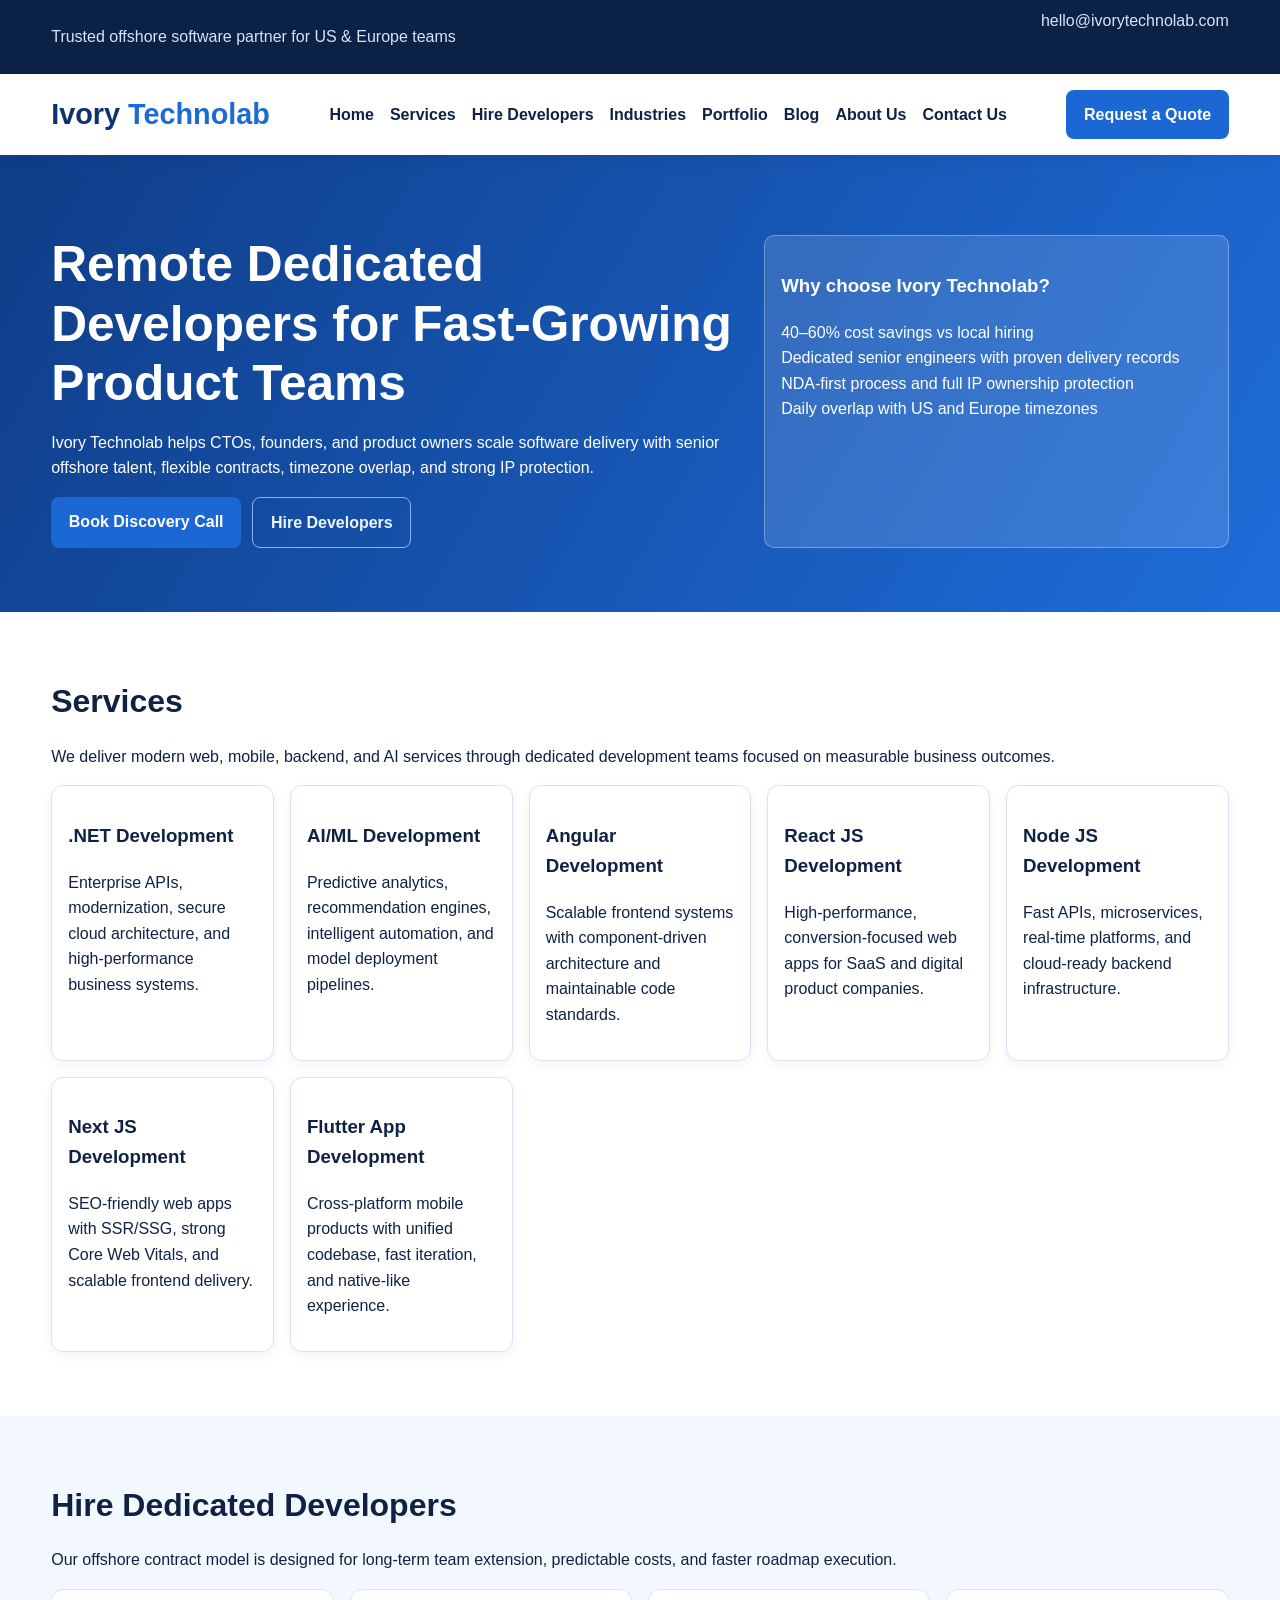
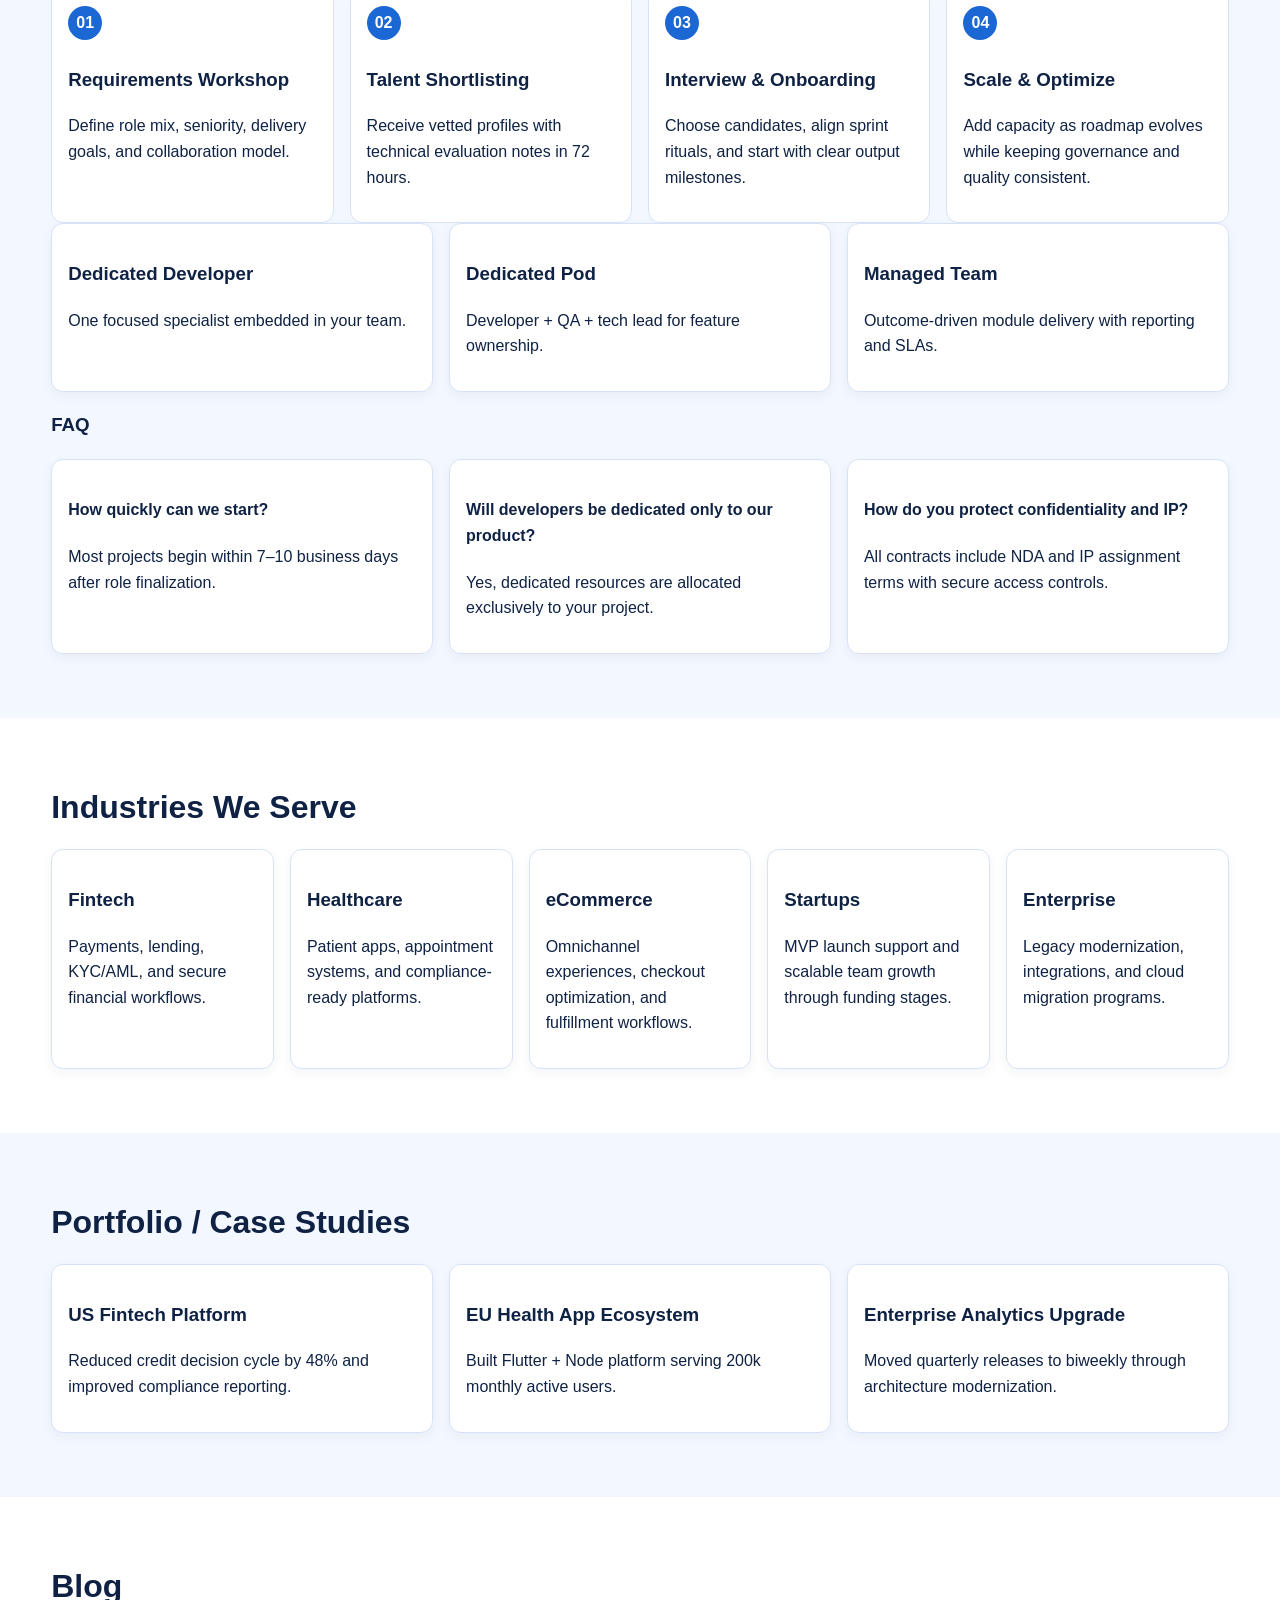
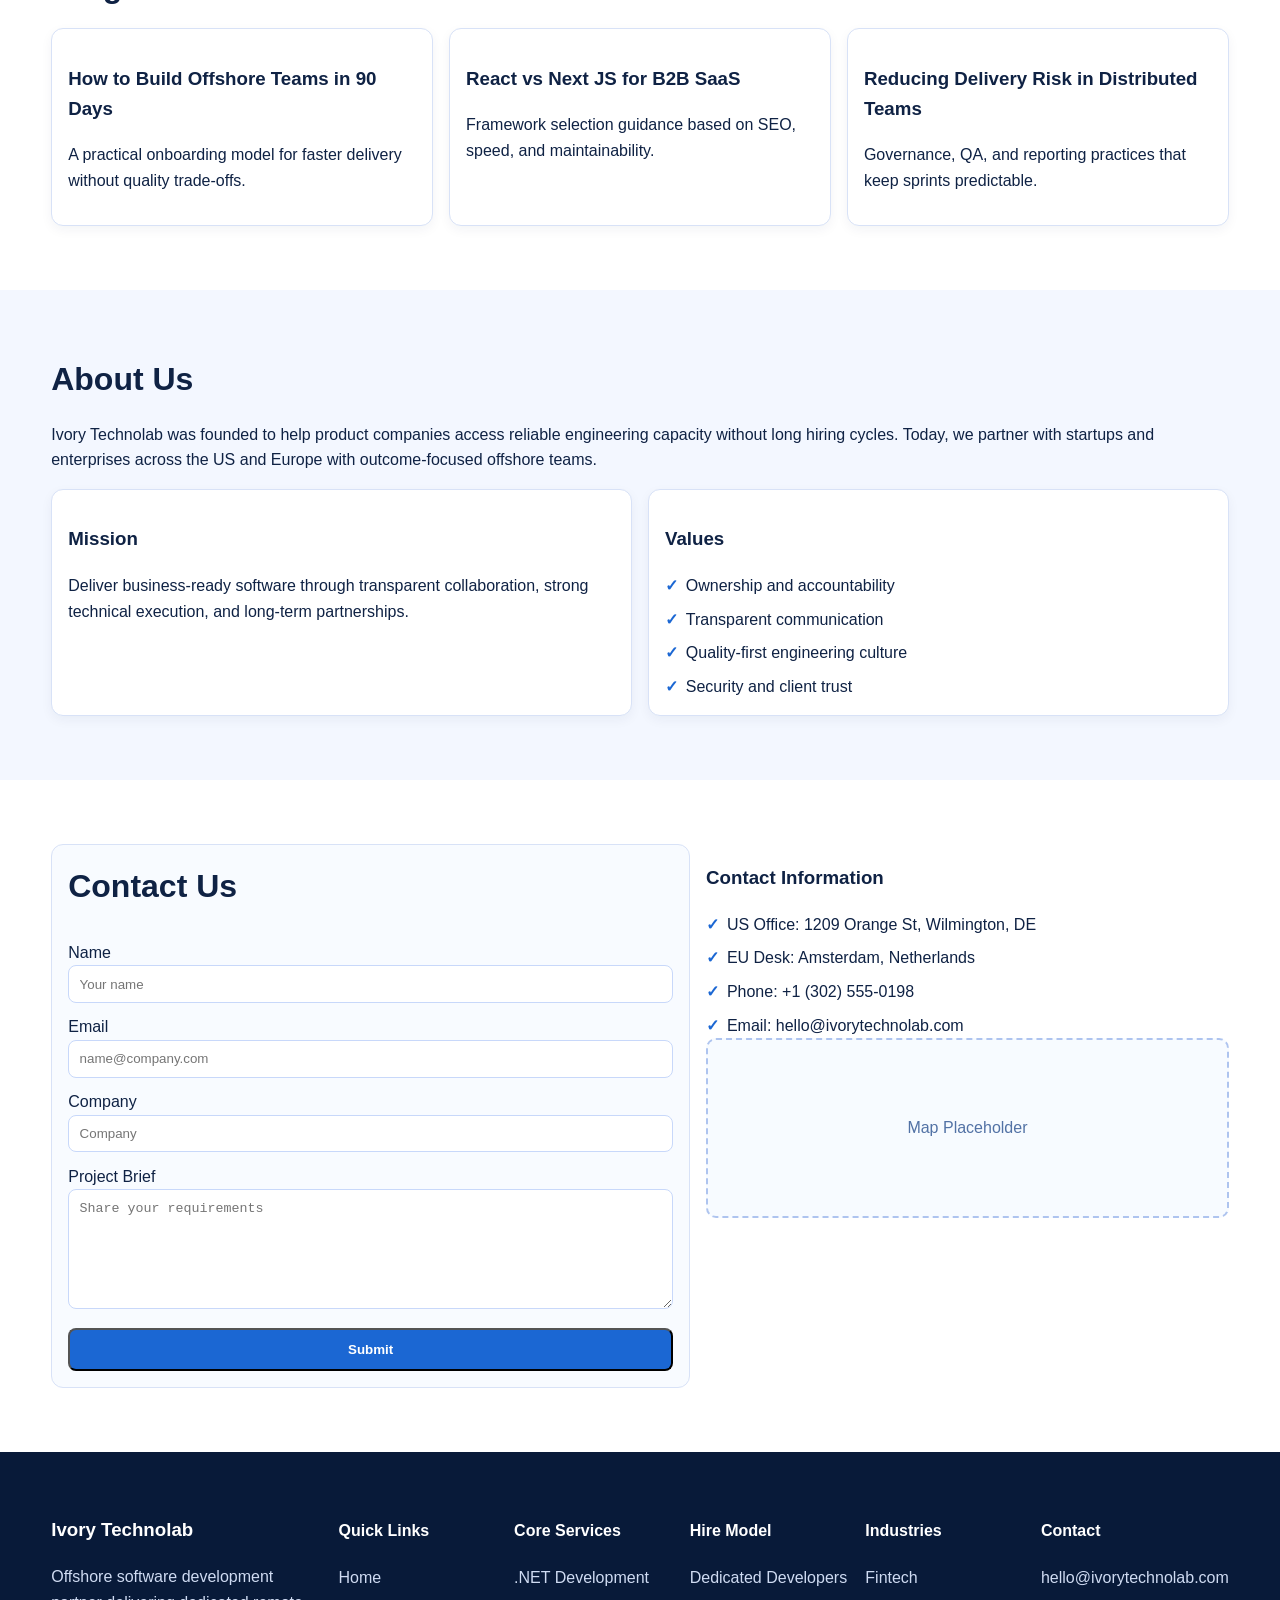
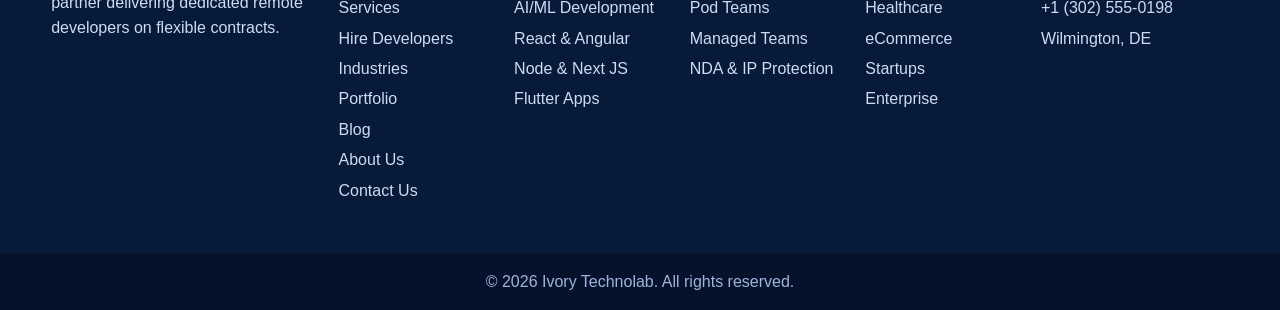
==== commit f839d11c: "Consolidate repository into a single merged Ivory Technolab website file" ====
--- a/index.html
+++ b/index.html
@@ -3,85 +3,58 @@
 <head>
   <meta charset="UTF-8" />
   <meta name="viewport" content="width=device-width, initial-scale=1.0" />
-  <title>Offshore Software Development Company | Ivory Technolab</title>
-  <meta name="description" content="Ivory Technolab provides remote dedicated developers on contract for US and European companies seeking cost-efficient, secure, and scalable software delivery." />
+  <title>Ivory Technolab | Offshore Software Development & Dedicated Remote Developers</title>
+  <meta name="description" content="Ivory Technolab is an offshore software development company offering dedicated remote developers on contract for US and Europe businesses." />
   <link rel="stylesheet" href="assets/css/styles.css" />
 </head>
 <body>
-  <header class="site-header">
-  <div class="topbar">
-    <div class="container topbar-inner">
-      <p>Trusted offshore software partner for US & Europe teams</p>
-      <div class="top-contacts"><a href="mailto:hello@ivorytechnolab.com">hello@ivorytechnolab.com</a><span>|</span><a href="tel:+13025550198">+1 (302) 555-0198</a></div>
-    </div>
-  </div>
+<header class="site-header">
+  <div class="topbar"><div class="container topbar-inner"><p>Trusted offshore software partner for US & Europe teams</p><a href="mailto:hello@ivorytechnolab.com">hello@ivorytechnolab.com</a></div></div>
   <div class="container nav-row">
-    <a href="index.html" class="logo" aria-label="Ivory Technolab Home">Ivory <span>Technolab</span></a>
+    <a href="#home" class="logo">Ivory <span>Technolab</span></a>
     <button class="menu-toggle" aria-label="Toggle navigation">☰</button>
-    <nav class="main-nav" aria-label="Primary Navigation">
-      <ul><li><a href="index.html" class="active">Home</a></li><li class="has-dropdown"><a href="services.html">Services</a><button class="dropdown-toggle" aria-label="Open services menu">▾</button><ul class="dropdown"><li><a href="dotnet-development.html">.NET Development</a></li><li><a href="ai-ml-development.html">AI/ML Development</a></li><li><a href="angular-development.html">Angular Development</a></li><li><a href="react-js-development.html">React JS Development</a></li><li><a href="node-js-development.html">Node JS Development</a></li><li><a href="next-js-development.html">Next JS Development</a></li><li><a href="flutter-app-development.html">Flutter App Development</a></li></ul></li><li><a href="hire-developers.html">Hire Developers</a></li><li><a href="industries.html">Industries</a></li><li><a href="portfolio.html">Portfolio</a></li><li><a href="blog.html">Blog</a></li><li><a href="about.html">About Us</a></li><li><a href="contact.html">Contact Us</a></li></ul>
-    </nav>
-    <a class="btn btn-primary quote-btn" href="hire-developers.html">Request a Quote</a>
+    <nav class="main-nav"><ul>
+      <li><a href="#home">Home</a></li>
+      <li><a href="#services">Services</a></li>
+      <li><a href="#hire-developers">Hire Developers</a></li>
+      <li><a href="#industries">Industries</a></li>
+      <li><a href="#portfolio">Portfolio</a></li>
+      <li><a href="#blog">Blog</a></li>
+      <li><a href="#about">About Us</a></li>
+      <li><a href="#contact">Contact Us</a></li>
+    </ul></nav>
+    <a class="btn btn-primary" href="#contact">Request a Quote</a>
   </div>
 </header>
-  <main>
-    <section class="hero">
-      <div class="container hero-grid">
-        <div>
-          <h1>Remote Dedicated Developers for US & Europe Product Teams</h1>
-          <p>Build faster with an offshore partner that combines senior talent, flexible contracts, and measurable software outcomes.</p>
-          <div class="hero-actions">
-            <a class="btn btn-primary" href="contact.html">Book a Discovery Call</a>
-            <a class="btn btn-outline" href="hire-developers.html">Hire Developers</a>
-          </div>
-        </div>
-        <aside class="hero-panel">
-          <h3>Why Clients Choose Ivory Technolab</h3>
-          <ul>
-            <li>40–60% cost optimization vs local-only hiring</li>
-            <li>Senior-vetted engineers and technical leads</li>
-            <li>NDA, IP assignment, and secure access controls</li>
-            <li>US/EU timezone overlap for real-time collaboration</li>
-          </ul>
-        </aside>
-      </div>
-    </section>
-    <section class="section"><div class="container"><h2>Offshore Development Built for Product Velocity</h2><p>Whether you are a startup building an MVP or an enterprise modernizing legacy systems, our dedicated teams embed into your workflow and execute with ownership.</p><div class="cards three"><article class="card icon-card"><h3>Senior Engineering Talent</h3><p>Every candidate is evaluated for architecture thinking, production experience, and collaboration maturity.</p></article><article class="card icon-card"><h3>Flexible Contract Model</h3><p>Scale one developer or an entire pod with monthly flexibility and predictable pricing.</p></article><article class="card icon-card"><h3>Delivery Transparency</h3><p>Weekly reporting, sprint metrics, and stakeholder updates keep your roadmap under control.</p></article></div></div></section><section class="section alt"><div class="container"><h2>Our Services</h2><div class="cards four"><a class="card" href="dotnet-development.html"><h3>.NET Development</h3><p>Dedicated experts aligned with your business outcomes.</p></a><a class="card" href="ai-ml-development.html"><h3>AI/ML Development</h3><p>Dedicated experts aligned with your business outcomes.</p></a><a class="card" href="angular-development.html"><h3>Angular Development</h3><p>Dedicated experts aligned with your business outcomes.</p></a><a class="card" href="react-js-development.html"><h3>React JS Development</h3><p>Dedicated experts aligned with your business outcomes.</p></a><a class="card" href="node-js-development.html"><h3>Node JS Development</h3><p>Dedicated experts aligned with your business outcomes.</p></a><a class="card" href="next-js-development.html"><h3>Next JS Development</h3><p>Dedicated experts aligned with your business outcomes.</p></a><a class="card" href="flutter-app-development.html"><h3>Flutter App Development</h3><p>Dedicated experts aligned with your business outcomes.</p></a></div><p class="section-link"><a href="services.html">View complete service portfolio →</a></p></div></section><section class="section"><div class="container"><h2>Our Hiring & Delivery Process</h2><div class="steps"><article><span>01</span><h3>Requirement Mapping</h3><p>We define skill needs, success KPIs, and collaboration preferences.</p></article><article><span>02</span><h3>Candidate Selection</h3><p>Shortlisted profiles are shared within 72 hours with assessment notes.</p></article><article><span>03</span><h3>Pilot Sprint</h3><p>Your selected engineers begin with a defined sprint outcome and timelines.</p></article><article><span>04</span><h3>Scale Confidently</h3><p>Add capacity quickly while preserving code quality and team rhythm.</p></article></div></div></section><section class="section alt"><div class="container"><h2>Client Success Stories</h2><div class="cards two"><article class="testimonial"><p>“Ivory Technolab helped us ship our multi-tenant SaaS release six weeks faster with zero compromise on quality.”</p><h3>CTO, US B2B SaaS</h3></article><article class="testimonial"><p>“Their dedicated offshore pod plugged directly into our sprint rituals and improved release predictability from month one.”</p><h3>Head of Product, EU Fintech</h3></article></div><div class="logo-row"><span>Client Logo</span><span>Client Logo</span><span>Client Logo</span><span>Client Logo</span><span>Client Logo</span></div></div></section>
-    
-    <section class="section cta-strip"><div class="container"><h2>Need a team that can deliver from sprint one?</h2><p>Share your scope and receive a tailored staffing plan in 24 hours.</p><a class="btn btn-primary" href="contact.html">Get a Team Proposal</a></div></section>
-  </main>
-  <footer class="site-footer">
-  <div class="container footer-grid">
-    <section>
-      <h3>Ivory Technolab</h3>
-      <p>Ivory Technolab is an offshore software development company helping US and European businesses hire remote dedicated developers on transparent contracts.</p>
-      <p>We combine senior engineering talent, strong delivery governance, and long-term collaboration models that scale with your roadmap.</p>
-      <div class="socials"><a href="#" aria-label="LinkedIn">in</a><a href="#" aria-label="X">X</a><a href="#" aria-label="Facebook">f</a><a href="#" aria-label="YouTube">▶</a></div>
-    </section>
-    <section><h4>Quick Links</h4><ul><li><a href="index.html">Home</a></li><li><a href="services.html">Services</a></li><li><a href="hire-developers.html">Hire Developers</a></li><li><a href="industries.html">Industries</a></li><li><a href="portfolio.html">Portfolio</a></li><li><a href="blog.html">Blog</a></li><li><a href="about.html">About Us</a></li><li><a href="contact.html">Contact Us</a></li></ul></section>
-    <section><h4>Services</h4><ul><li><a href="dotnet-development.html">.NET Development</a></li><li><a href="ai-ml-development.html">AI/ML Development</a></li><li><a href="angular-development.html">Angular Development</a></li><li><a href="react-js-development.html">React JS Development</a></li><li><a href="node-js-development.html">Node JS Development</a></li><li><a href="next-js-development.html">Next JS Development</a></li><li><a href="flutter-app-development.html">Flutter App Development</a></li></ul></section>
-    <section><h4>Hire Developers</h4><ul>
-      <li><a href="hire-developers.html">Dedicated Developers</a></li>
-      <li><a href="hire-developers.html#onboarding">Onboarding Process</a></li>
-      <li><a href="hire-developers.html#engagement-models">Engagement Models</a></li>
-      <li><a href="hire-developers.html#faq">FAQs</a></li>
-    </ul></section>
-    <section><h4>Industries</h4><ul>
-      <li><a href="industries.html#fintech">Fintech</a></li>
-      <li><a href="industries.html#healthcare">Healthcare</a></li>
-      <li><a href="industries.html#ecommerce">eCommerce</a></li>
-      <li><a href="industries.html#startups">Startups</a></li>
-      <li><a href="industries.html#enterprise">Enterprise</a></li>
-    </ul></section>
-    <section><h4>Contact</h4><ul>
-      <li>US Office: 1209 Orange St, Wilmington, DE</li>
-      <li>EU Desk: Keizersgracht 391A, Amsterdam</li>
-      <li>Phone: +1 (302) 555-0198</li>
-      <li>Email: hello@ivorytechnolab.com</li>
-    </ul></section>
-  </div>
-  <div class="copyright">© 2026 Ivory Technolab. All rights reserved.</div>
-</footer>
-  <script src="assets/js/main.js"></script>
+
+<main>
+<section class="hero" id="home"><div class="container hero-grid"><div><h1>Remote Dedicated Developers for Fast-Growing Product Teams</h1><p>Ivory Technolab helps CTOs, founders, and product owners scale software delivery with senior offshore talent, flexible contracts, timezone overlap, and strong IP protection.</p><div class="hero-actions"><a class="btn btn-primary" href="#contact">Book Discovery Call</a><a class="btn btn-outline" href="#hire-developers">Hire Developers</a></div></div><aside class="hero-panel"><h3>Why choose Ivory Technolab?</h3><ul><li>40–60% cost savings vs local hiring</li><li>Dedicated senior engineers with proven delivery records</li><li>NDA-first process and full IP ownership protection</li><li>Daily overlap with US and Europe timezones</li></ul></aside></div></section>
+
+<section class="section" id="services"><div class="container"><h2>Services</h2><p>We deliver modern web, mobile, backend, and AI services through dedicated development teams focused on measurable business outcomes.</p><div class="cards three">
+<article class="card"><h3>.NET Development</h3><p>Enterprise APIs, modernization, secure cloud architecture, and high-performance business systems.</p></article>
+<article class="card"><h3>AI/ML Development</h3><p>Predictive analytics, recommendation engines, intelligent automation, and model deployment pipelines.</p></article>
+<article class="card"><h3>Angular Development</h3><p>Scalable frontend systems with component-driven architecture and maintainable code standards.</p></article>
+<article class="card"><h3>React JS Development</h3><p>High-performance, conversion-focused web apps for SaaS and digital product companies.</p></article>
+<article class="card"><h3>Node JS Development</h3><p>Fast APIs, microservices, real-time platforms, and cloud-ready backend infrastructure.</p></article>
+<article class="card"><h3>Next JS Development</h3><p>SEO-friendly web apps with SSR/SSG, strong Core Web Vitals, and scalable frontend delivery.</p></article>
+<article class="card"><h3>Flutter App Development</h3><p>Cross-platform mobile products with unified codebase, fast iteration, and native-like experience.</p></article>
+</div></div></section>
+
+<section class="section alt" id="hire-developers"><div class="container"><h2>Hire Dedicated Developers</h2><p>Our offshore contract model is designed for long-term team extension, predictable costs, and faster roadmap execution.</p><div class="steps"><article><span>01</span><h3>Requirements Workshop</h3><p>Define role mix, seniority, delivery goals, and collaboration model.</p></article><article><span>02</span><h3>Talent Shortlisting</h3><p>Receive vetted profiles with technical evaluation notes in 72 hours.</p></article><article><span>03</span><h3>Interview & Onboarding</h3><p>Choose candidates, align sprint rituals, and start with clear output milestones.</p></article><article><span>04</span><h3>Scale & Optimize</h3><p>Add capacity as roadmap evolves while keeping governance and quality consistent.</p></article></div><div class="cards three"><article class="card"><h3>Dedicated Developer</h3><p>One focused specialist embedded in your team.</p></article><article class="card"><h3>Dedicated Pod</h3><p>Developer + QA + tech lead for feature ownership.</p></article><article class="card"><h3>Managed Team</h3><p>Outcome-driven module delivery with reporting and SLAs.</p></article></div>
+<h3>FAQ</h3><div class="faq-grid"><article class="faq-item"><h4>How quickly can we start?</h4><p>Most projects begin within 7–10 business days after role finalization.</p></article><article class="faq-item"><h4>Will developers be dedicated only to our product?</h4><p>Yes, dedicated resources are allocated exclusively to your project.</p></article><article class="faq-item"><h4>How do you protect confidentiality and IP?</h4><p>All contracts include NDA and IP assignment terms with secure access controls.</p></article></div></div></section>
+
+<section class="section" id="industries"><div class="container"><h2>Industries We Serve</h2><div class="cards three"><article class="card"><h3>Fintech</h3><p>Payments, lending, KYC/AML, and secure financial workflows.</p></article><article class="card"><h3>Healthcare</h3><p>Patient apps, appointment systems, and compliance-ready platforms.</p></article><article class="card"><h3>eCommerce</h3><p>Omnichannel experiences, checkout optimization, and fulfillment workflows.</p></article><article class="card"><h3>Startups</h3><p>MVP launch support and scalable team growth through funding stages.</p></article><article class="card"><h3>Enterprise</h3><p>Legacy modernization, integrations, and cloud migration programs.</p></article></div></div></section>
+
+<section class="section alt" id="portfolio"><div class="container"><h2>Portfolio / Case Studies</h2><div class="cards three"><article class="card"><h3>US Fintech Platform</h3><p>Reduced credit decision cycle by 48% and improved compliance reporting.</p></article><article class="card"><h3>EU Health App Ecosystem</h3><p>Built Flutter + Node platform serving 200k monthly active users.</p></article><article class="card"><h3>Enterprise Analytics Upgrade</h3><p>Moved quarterly releases to biweekly through architecture modernization.</p></article></div></div></section>
+
+<section class="section" id="blog"><div class="container"><h2>Blog</h2><div class="cards three"><article class="card"><h3>How to Build Offshore Teams in 90 Days</h3><p>A practical onboarding model for faster delivery without quality trade-offs.</p></article><article class="card"><h3>React vs Next JS for B2B SaaS</h3><p>Framework selection guidance based on SEO, speed, and maintainability.</p></article><article class="card"><h3>Reducing Delivery Risk in Distributed Teams</h3><p>Governance, QA, and reporting practices that keep sprints predictable.</p></article></div></div></section>
+
+<section class="section alt" id="about"><div class="container"><h2>About Us</h2><p>Ivory Technolab was founded to help product companies access reliable engineering capacity without long hiring cycles. Today, we partner with startups and enterprises across the US and Europe with outcome-focused offshore teams.</p><div class="cards two"><article class="card"><h3>Mission</h3><p>Deliver business-ready software through transparent collaboration, strong technical execution, and long-term partnerships.</p></article><article class="card"><h3>Values</h3><ul class="tick-list"><li>Ownership and accountability</li><li>Transparent communication</li><li>Quality-first engineering culture</li><li>Security and client trust</li></ul></article></div></div></section>
+
+<section class="section" id="contact"><div class="container contact-grid"><form class="contact-form"><h2>Contact Us</h2><label>Name<input type="text" placeholder="Your name"/></label><label>Email<input type="email" placeholder="name@company.com"/></label><label>Company<input type="text" placeholder="Company"/></label><label>Project Brief<textarea placeholder="Share your requirements"></textarea></label><button class="btn btn-primary" type="button">Submit</button></form><aside><h3>Contact Information</h3><ul class="tick-list"><li>US Office: 1209 Orange St, Wilmington, DE</li><li>EU Desk: Amsterdam, Netherlands</li><li>Phone: +1 (302) 555-0198</li><li>Email: hello@ivorytechnolab.com</li></ul><div class="map-placeholder">Map Placeholder</div></aside></div></section>
+</main>
+
+<footer class="site-footer"><div class="container footer-grid"><section><h3>Ivory Technolab</h3><p>Offshore software development partner delivering dedicated remote developers on flexible contracts.</p></section><section><h4>Quick Links</h4><ul><li><a href="#home">Home</a></li><li><a href="#services">Services</a></li><li><a href="#hire-developers">Hire Developers</a></li><li><a href="#industries">Industries</a></li><li><a href="#portfolio">Portfolio</a></li><li><a href="#blog">Blog</a></li><li><a href="#about">About Us</a></li><li><a href="#contact">Contact Us</a></li></ul></section><section><h4>Core Services</h4><ul><li>.NET Development</li><li>AI/ML Development</li><li>React & Angular</li><li>Node & Next JS</li><li>Flutter Apps</li></ul></section><section><h4>Hire Model</h4><ul><li>Dedicated Developers</li><li>Pod Teams</li><li>Managed Teams</li><li>NDA & IP Protection</li></ul></section><section><h4>Industries</h4><ul><li>Fintech</li><li>Healthcare</li><li>eCommerce</li><li>Startups</li><li>Enterprise</li></ul></section><section><h4>Contact</h4><ul><li>hello@ivorytechnolab.com</li><li>+1 (302) 555-0198</li><li>Wilmington, DE</li></ul></section></div><div class="copyright">© 2026 Ivory Technolab. All rights reserved.</div></footer>
+<script src="assets/js/main.js"></script>
 </body>
-</html>+</html>
--- a/assets/css/styles.css
+++ b/assets/css/styles.css
@@ -1,120 +1,12 @@
 
-:root {
-  --primary: #155fd7;
-  --primary-dark: #0f3473;
-  --ink: #102447;
-  --muted: #5f7397;
-  --bg-alt: #f4f8ff;
-  --white: #ffffff;
-  --border: #d8e3f7;
-}
-* { box-sizing: border-box; }
-body { margin: 0; font-family: Inter, Segoe UI, Arial, sans-serif; color: var(--ink); line-height: 1.6; }
-a { color: inherit; text-decoration: none; }
-ul { list-style: none; margin: 0; padding: 0; }
-.container { width: min(1180px, 92%); margin: 0 auto; }
-
-.topbar { background: #0a2148; color: #d4def3; font-size: .92rem; }
-.topbar-inner { display: flex; justify-content: space-between; gap: 1rem; align-items: center; padding: .55rem 0; }
-.top-contacts { display: flex; gap: .5rem; align-items: center; }
-
-.site-header { position: sticky; top: 0; z-index: 100; background: var(--white); box-shadow: 0 4px 20px rgba(7, 20, 44, .08); }
-.nav-row { display: flex; align-items: center; gap: 1.2rem; padding: 1rem 0; }
-.logo { font-size: 1.85rem; font-weight: 800; color: var(--primary-dark); letter-spacing: .3px; min-width: 230px; }
-.logo span { color: var(--primary); }
-.main-nav { flex: 1; }
-.main-nav > ul { display: flex; align-items: center; gap: 1.05rem; justify-content: center; }
-.main-nav a { font-weight: 650; font-size: 1.03rem; color: #173463; }
-.main-nav a.active { color: var(--primary); }
-
-.has-dropdown { position: relative; display: flex; align-items: center; gap: .25rem; }
-.dropdown-toggle { border: 0; background: transparent; color: #173463; cursor: pointer; font-size: .8rem; }
-.dropdown { position: absolute; top: 130%; left: 0; min-width: 290px; background: var(--white); border: 1px solid var(--border); border-radius: 12px; padding: .7rem; display: none; box-shadow: 0 14px 32px rgba(11, 30, 74, .16); }
-.dropdown li a { display: block; padding: .52rem .5rem; border-radius: 8px; }
-.dropdown li a:hover { background: #edf4ff; color: var(--primary); }
-.has-dropdown:hover .dropdown { display: block; }
-
-.btn { display: inline-flex; align-items: center; justify-content: center; padding: .78rem 1.2rem; border-radius: 9px; font-weight: 700; border: 1px solid transparent; cursor: pointer; }
-.btn-primary { background: var(--primary); color: #fff; }
-.btn-outline { border-color: #71a2f0; color: #e8f0ff; background: transparent; }
-.quote-btn { white-space: nowrap; }
-
-.hero { background: linear-gradient(120deg, #103a81, #1a69d4); color: #fff; padding: 5.2rem 0 4.2rem; }
-.hero-grid { display: grid; grid-template-columns: 1.3fr .9fr; gap: 1.3rem; align-items: start; }
-.hero h1 { margin: 0 0 .8rem; line-height: 1.2; font-size: clamp(2rem, 4.2vw, 3.2rem); }
-.hero p { max-width: 760px; color: #e9f1ff; }
-.hero-actions { display: flex; flex-wrap: wrap; gap: .8rem; margin-top: 1.2rem; }
-.hero-panel { background: rgba(255,255,255,.12); border: 1px solid rgba(255,255,255,.3); padding: 1.1rem; border-radius: 12px; }
-.hero-panel h3 { margin-top: 0; font-size: 1.1rem; }
-.hero-panel ul { display: grid; gap: .45rem; list-style: disc; padding-left: 1.1rem; }
-
-.section { padding: 4.2rem 0; }
-.section.alt { background: var(--bg-alt); }
-h2 { margin: 0 0 1rem; font-size: clamp(1.55rem, 2.6vw, 2rem); line-height: 1.25; }
-h3 { margin: 0 0 .55rem; }
-h4 { margin: .6rem 0 .35rem; }
-p { margin-top: 0; }
-
-.cards { display: grid; gap: 1rem; }
-.cards.two { grid-template-columns: repeat(auto-fit, minmax(270px, 1fr)); }
-.cards.three { grid-template-columns: repeat(auto-fit, minmax(240px, 1fr)); }
-.cards.four { grid-template-columns: repeat(auto-fit, minmax(210px, 1fr)); }
-.card, .testimonial { background: #fff; border: 1px solid var(--border); border-radius: 12px; padding: 1.15rem; box-shadow: 0 6px 18px rgba(9, 25, 61, .05); }
-.card ul { list-style: disc; padding-left: 1rem; }
-
-.steps { display: grid; gap: 1rem; grid-template-columns: repeat(auto-fit, minmax(220px, 1fr)); }
-.steps article { border: 1px solid var(--border); border-radius: 12px; background: #fff; padding: 1rem; }
-.steps span { width: 34px; height: 34px; display: grid; place-items: center; border-radius: 50%; background: var(--primary); color: #fff; font-weight: 700; margin-bottom: .5rem; }
-
-.tick-list { display: grid; gap: .55rem; }
-.tick-list li { position: relative; padding-left: 1.45rem; }
-.tick-list li::before { content: '✓'; color: var(--primary); position: absolute; left: 0; font-weight: 700; }
-
-.section-link { margin-top: 1rem; font-weight: 700; color: var(--primary); }
-.logo-row { margin-top: 1rem; display: grid; gap: .8rem; grid-template-columns: repeat(auto-fit, minmax(120px, 1fr)); }
-.logo-row span { border: 1px dashed #abc0e7; border-radius: 8px; color: #5f79a7; text-align: center; padding: .75rem; }
-
-.faq-grid { display: grid; gap: 1rem; grid-template-columns: repeat(auto-fit, minmax(260px, 1fr)); }
-.faq-item { background: #fff; border: 1px solid var(--border); border-radius: 10px; padding: 1rem; }
-
-.contact-grid { display: grid; grid-template-columns: 1.1fr .9fr; gap: 1.2rem; }
-.contact-form { background: #f8fbff; border: 1px solid var(--border); border-radius: 12px; padding: 1.1rem; display: grid; gap: .7rem; }
-.contact-form input, .contact-form select, .contact-form textarea { width: 100%; padding: .65rem; border: 1px solid #cad8f4; border-radius: 8px; font: inherit; }
-.contact-form textarea { min-height: 120px; }
-.map-placeholder { border: 2px dashed #afc4ea; background: #f7fbff; min-height: 190px; border-radius: 12px; display: grid; place-items: center; color: #5272a3; }
-
-.cta-strip { background: #0f3473; color: #dfeaff; text-align: center; }
-.cta-strip h2 { color: #fff; }
-
-.site-footer { background: #081a3a; color: #cad7f0; }
-.footer-grid { display: grid; grid-template-columns: 1.5fr repeat(5, 1fr); gap: 1rem; padding: 3rem 0 2rem; }
-.site-footer h3, .site-footer h4 { color: #fff; margin: .2rem 0 .6rem; }
-.site-footer li { margin: .35rem 0; }
-.site-footer a:hover { color: #fff; }
-.socials { display: flex; gap: .45rem; margin-top: .6rem; }
-.socials a { width: 30px; height: 30px; background: #1b3768; border-radius: 50%; display: grid; place-items: center; }
-.copyright { text-align: center; padding: .95rem; background: #06122a; color: #9ab1da; font-size: .92rem; }
-
-.menu-toggle { display: none; background: transparent; border: 0; font-size: 1.55rem; margin-left: auto; }
-
-@media (max-width: 1080px) {
-  .logo { min-width: 180px; font-size: 1.55rem; }
-  .main-nav > ul { gap: .8rem; }
-  .main-nav a { font-size: .96rem; }
-}
-@media (max-width: 980px) {
-  .hero-grid { grid-template-columns: 1fr; }
-  .main-nav { display: none; position: absolute; left: 4%; right: 4%; top: 114px; background: #fff; border: 1px solid var(--border); border-radius: 12px; padding: .9rem; }
-  .main-nav.open { display: block; }
-  .main-nav > ul { flex-direction: column; align-items: flex-start; }
-  .dropdown { position: static; display: block; border: 0; box-shadow: none; padding: .4rem 0 0 .6rem; min-width: auto; }
-  .has-dropdown:hover .dropdown { display: block; }
-  .quote-btn { display: none; }
-  .menu-toggle { display: block; }
-  .footer-grid { grid-template-columns: repeat(2, 1fr); }
-  .contact-grid { grid-template-columns: 1fr; }
-}
-@media (max-width: 640px) {
-  .topbar-inner { flex-direction: column; align-items: flex-start; }
-  .footer-grid { grid-template-columns: 1fr; }
-}
+*{box-sizing:border-box}body{margin:0;font-family:Arial,Helvetica,sans-serif;color:#0f2244;line-height:1.6}a{text-decoration:none;color:inherit}ul{list-style:none;padding:0;margin:0}.container{width:min(1180px,92%);margin:0 auto}
+.topbar{background:#0b2146;color:#d7e3fb}.topbar-inner{display:flex;justify-content:space-between;padding:.5rem 0;gap:1rem}.site-header{position:sticky;top:0;background:#fff;z-index:50;box-shadow:0 2px 16px rgba(0,0,0,.08)}.nav-row{display:flex;align-items:center;gap:1rem;padding:1rem 0}.logo{font-size:1.8rem;font-weight:800;color:#0d3270}.logo span{color:#1c69d8}.main-nav{flex:1}.main-nav ul{display:flex;gap:1rem;justify-content:center;align-items:center}.main-nav a{font-weight:600}.btn{padding:.75rem 1.1rem;border-radius:8px;font-weight:700;display:inline-block}.btn-primary{background:#1b67d3;color:#fff}.btn-outline{border:1px solid #86b3ff;color:#ecf4ff}
+.menu-toggle{display:none;background:none;border:none;font-size:1.5rem}
+.hero{padding:5rem 0 4rem;background:linear-gradient(120deg,#0f3d88,#1e6dda);color:#fff}.hero-grid{display:grid;grid-template-columns:1.2fr .8fr;gap:1rem}.hero h1{font-size:clamp(2rem,4vw,3.1rem);line-height:1.2;margin:0 0 .8rem}.hero-panel{background:rgba(255,255,255,.13);border:1px solid rgba(255,255,255,.3);padding:1rem;border-radius:10px}.hero-actions{display:flex;gap:.7rem;flex-wrap:wrap}
+.section{padding:4rem 0}.alt{background:#f3f7ff}h2{font-size:2rem;margin:0 0 1rem}.cards{display:grid;gap:1rem}.cards.two{grid-template-columns:repeat(auto-fit,minmax(250px,1fr))}.cards.three{grid-template-columns:repeat(auto-fit,minmax(220px,1fr))}.card,.faq-item{background:#fff;border:1px solid #d8e2f7;border-radius:12px;padding:1rem;box-shadow:0 4px 12px rgba(10,30,70,.05)}
+.steps{display:grid;grid-template-columns:repeat(auto-fit,minmax(210px,1fr));gap:1rem}.steps article{background:#fff;border:1px solid #d8e2f7;border-radius:12px;padding:1rem}.steps span{display:inline-grid;place-items:center;width:34px;height:34px;border-radius:50%;background:#1b67d3;color:#fff;font-weight:700;margin-bottom:.4rem}
+.faq-grid{display:grid;grid-template-columns:repeat(auto-fit,minmax(220px,1fr));gap:1rem}.tick-list{display:grid;gap:.5rem}.tick-list li{padding-left:1.3rem;position:relative}.tick-list li:before{content:'✓';position:absolute;left:0;color:#1b67d3;font-weight:700}
+.contact-grid{display:grid;grid-template-columns:1.1fr .9fr;gap:1rem}.contact-form{border:1px solid #d8e2f7;background:#f8fbff;border-radius:12px;padding:1rem;display:grid;gap:.7rem}.contact-form input,.contact-form textarea{width:100%;padding:.65rem;border:1px solid #c8d8fa;border-radius:8px}.contact-form textarea{min-height:120px}.map-placeholder{min-height:180px;border:2px dashed #aec4ef;border-radius:10px;display:grid;place-items:center;color:#5272a5;background:#f7fbff}
+.site-footer{background:#081a39;color:#cfdbf2}.footer-grid{display:grid;grid-template-columns:1.7fr repeat(5,1fr);gap:1rem;padding:2.8rem 0}.site-footer h3,.site-footer h4{color:#fff}.site-footer li{margin:.3rem 0}.copyright{text-align:center;padding:1rem;background:#06122b;color:#9fb4dc}
+@media(max-width:980px){.hero-grid,.contact-grid{grid-template-columns:1fr}.menu-toggle{display:block}.main-nav{display:none;position:absolute;top:102px;left:4%;right:4%;background:#fff;border:1px solid #d8e2f7;border-radius:10px;padding:1rem}.main-nav.open{display:block}.main-nav ul{flex-direction:column;align-items:flex-start}.nav-row>.btn{display:none}.footer-grid{grid-template-columns:repeat(2,1fr)}}
+@media(max-width:640px){.topbar-inner{flex-direction:column;align-items:flex-start}.footer-grid{grid-template-columns:1fr}}
